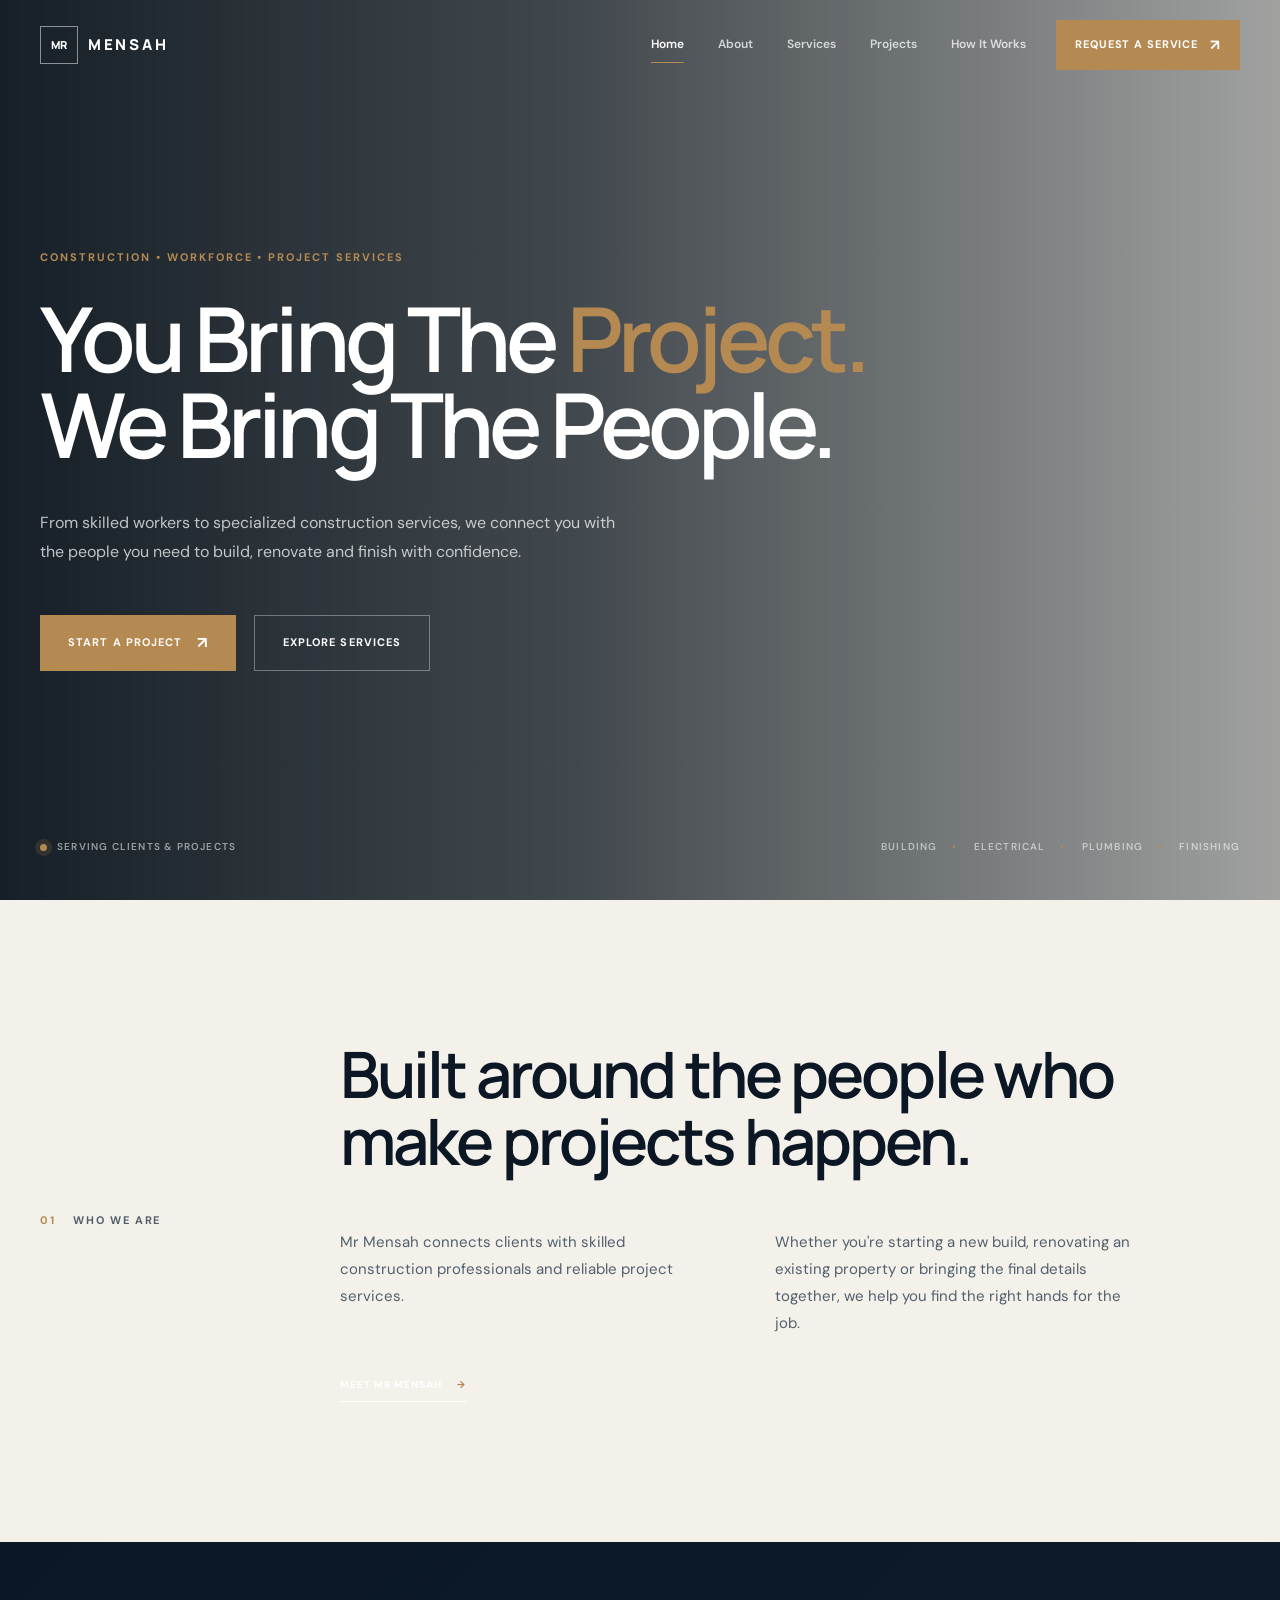
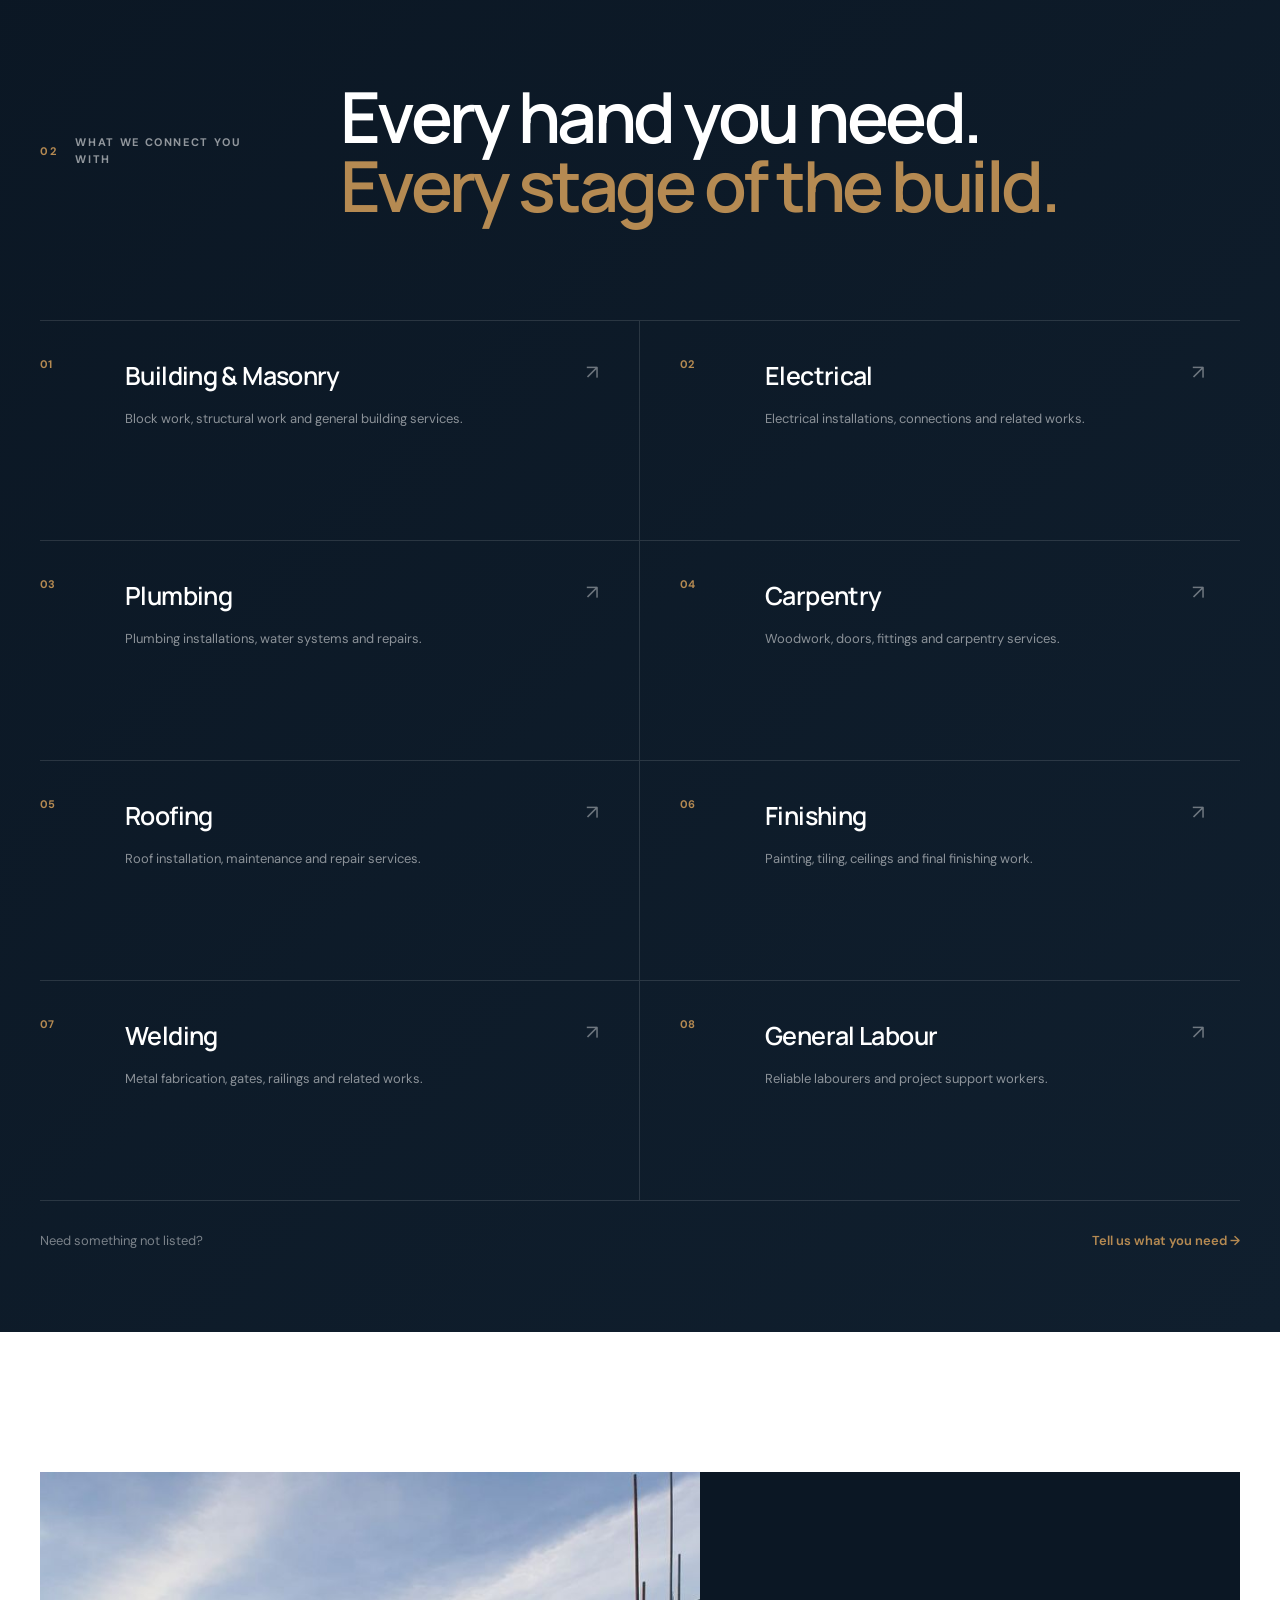
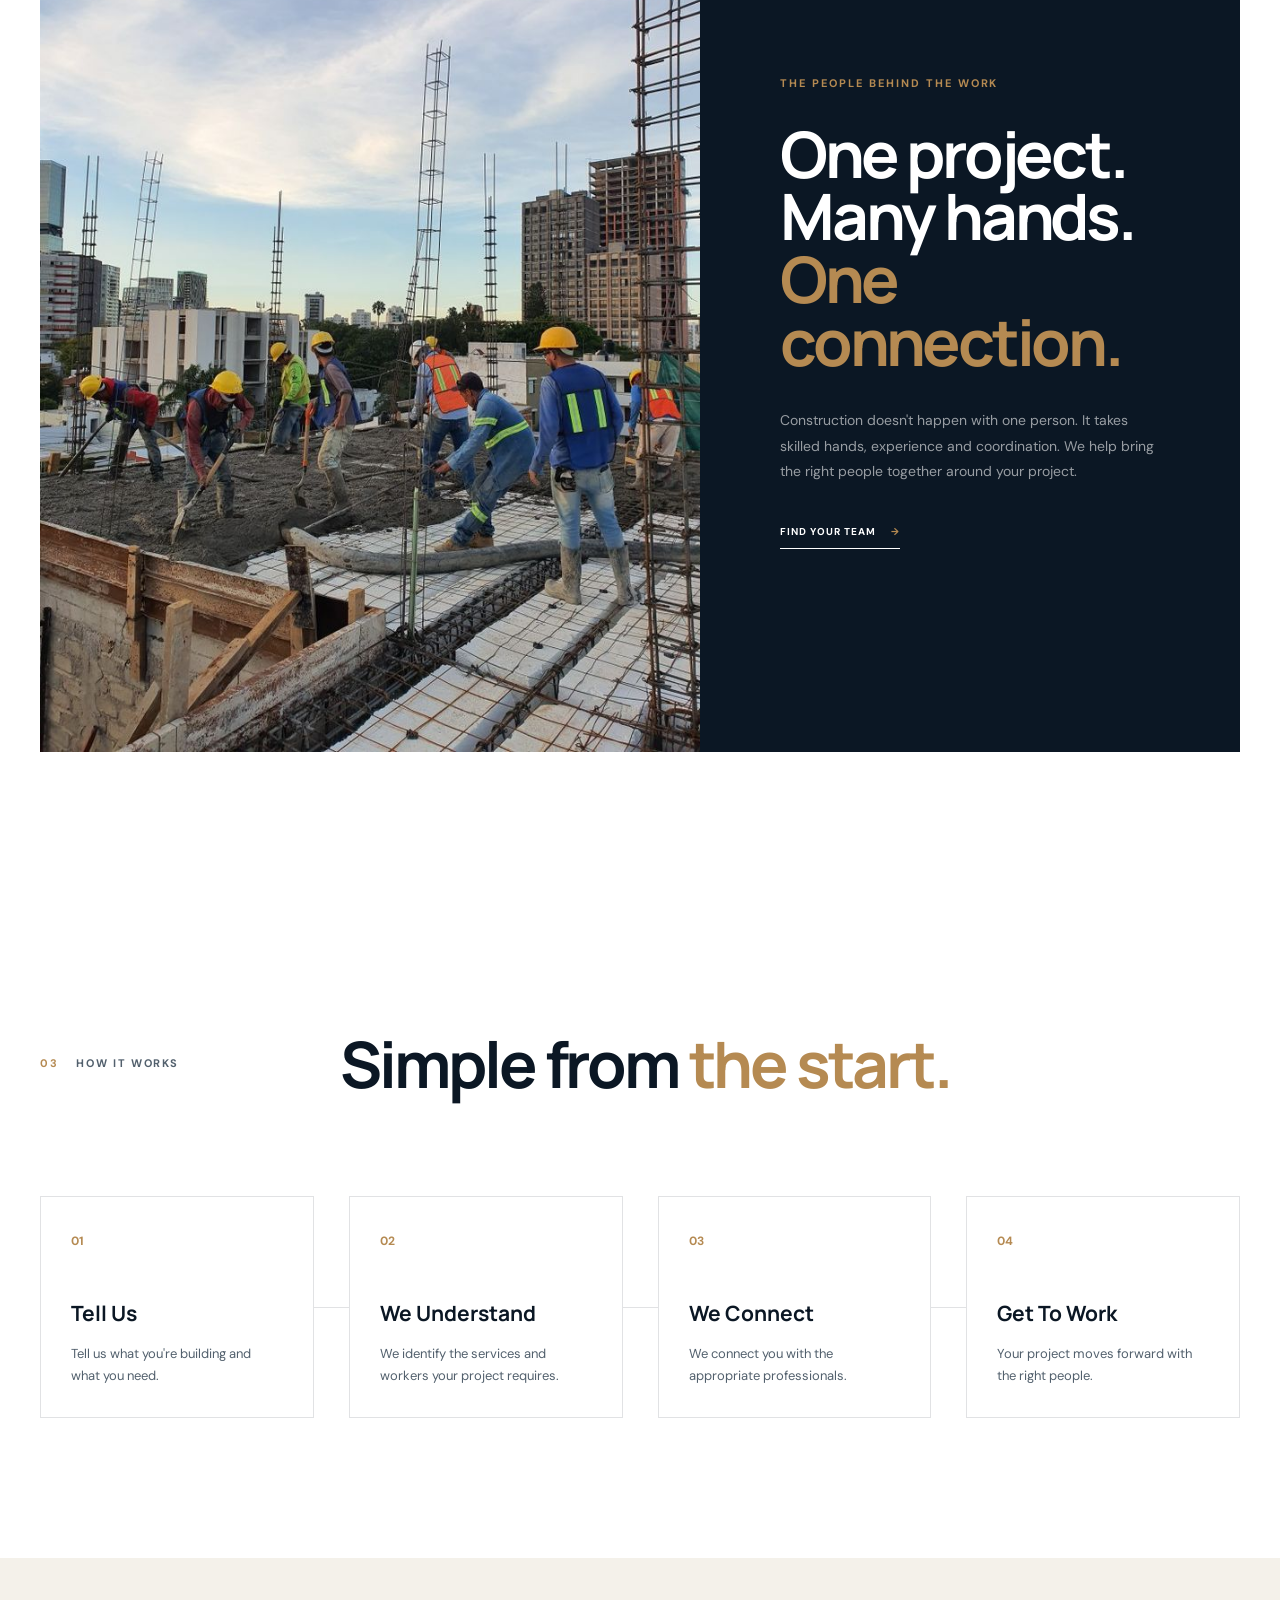
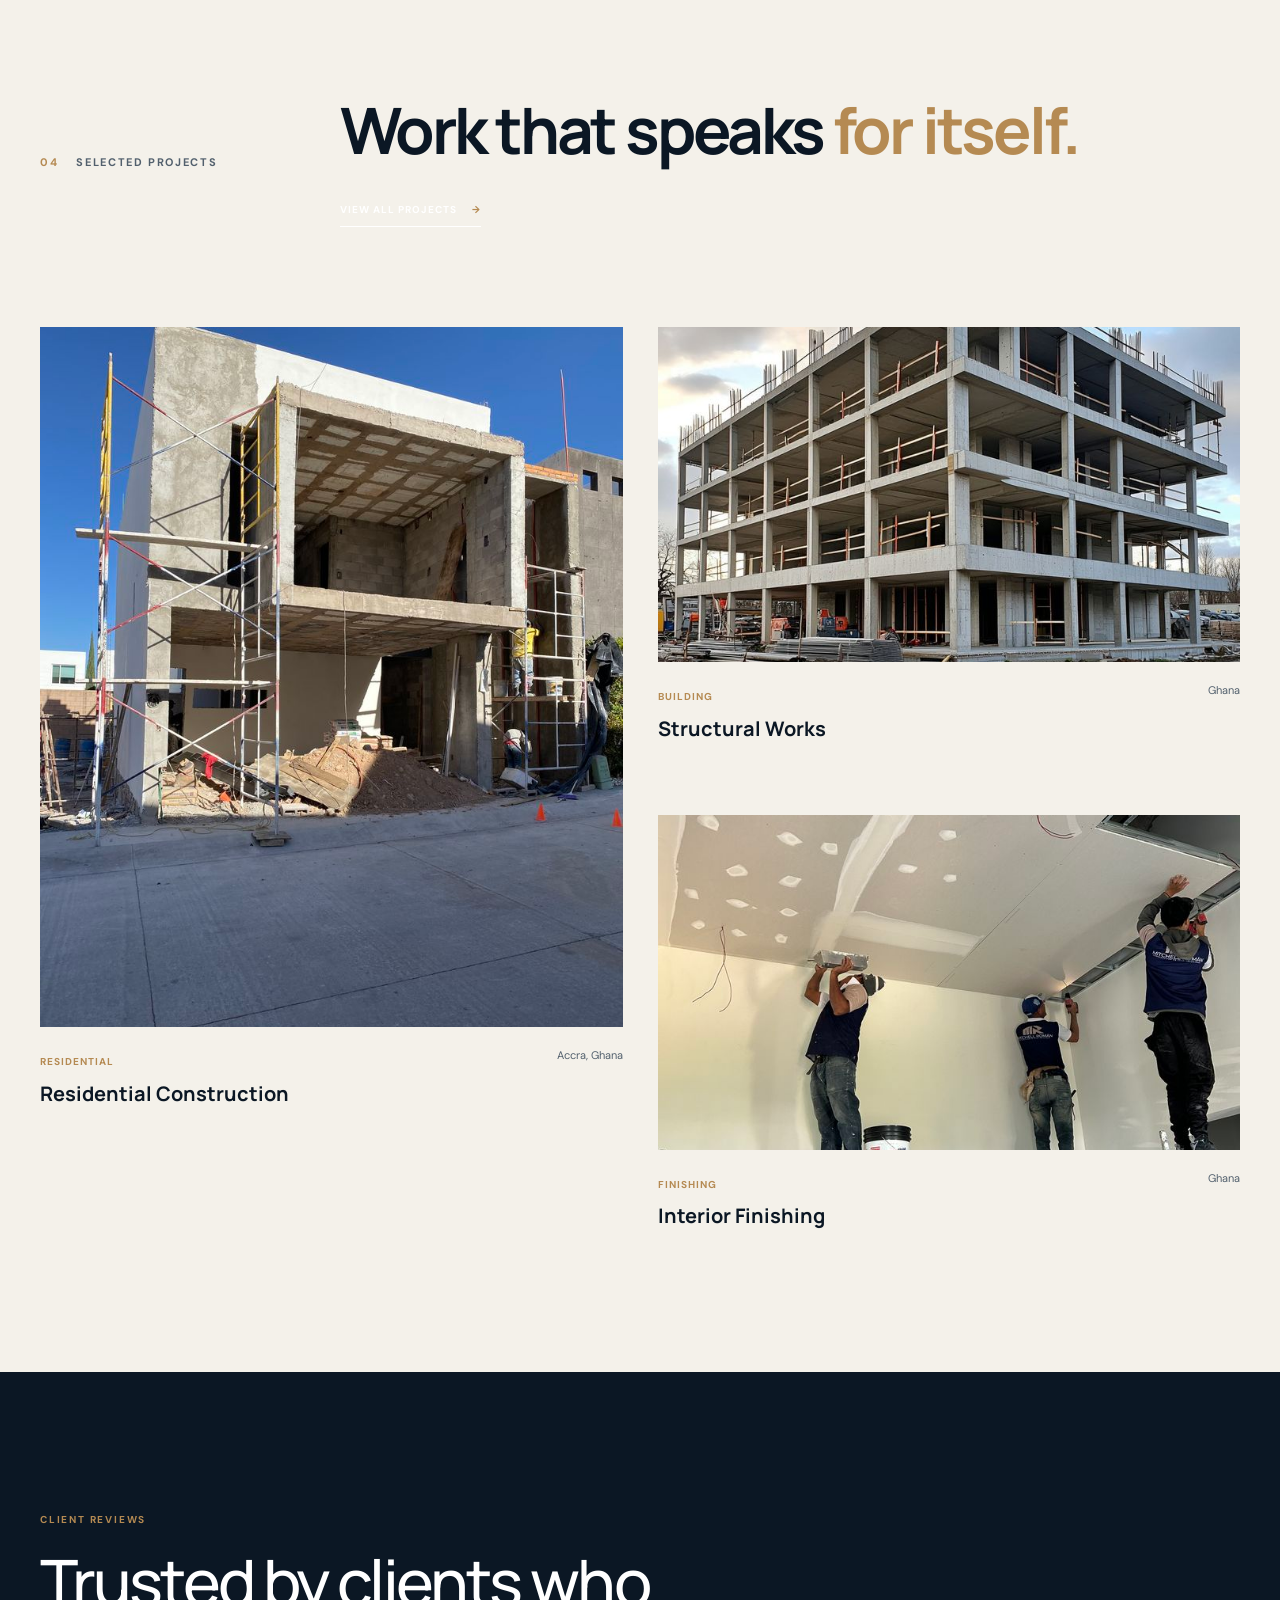
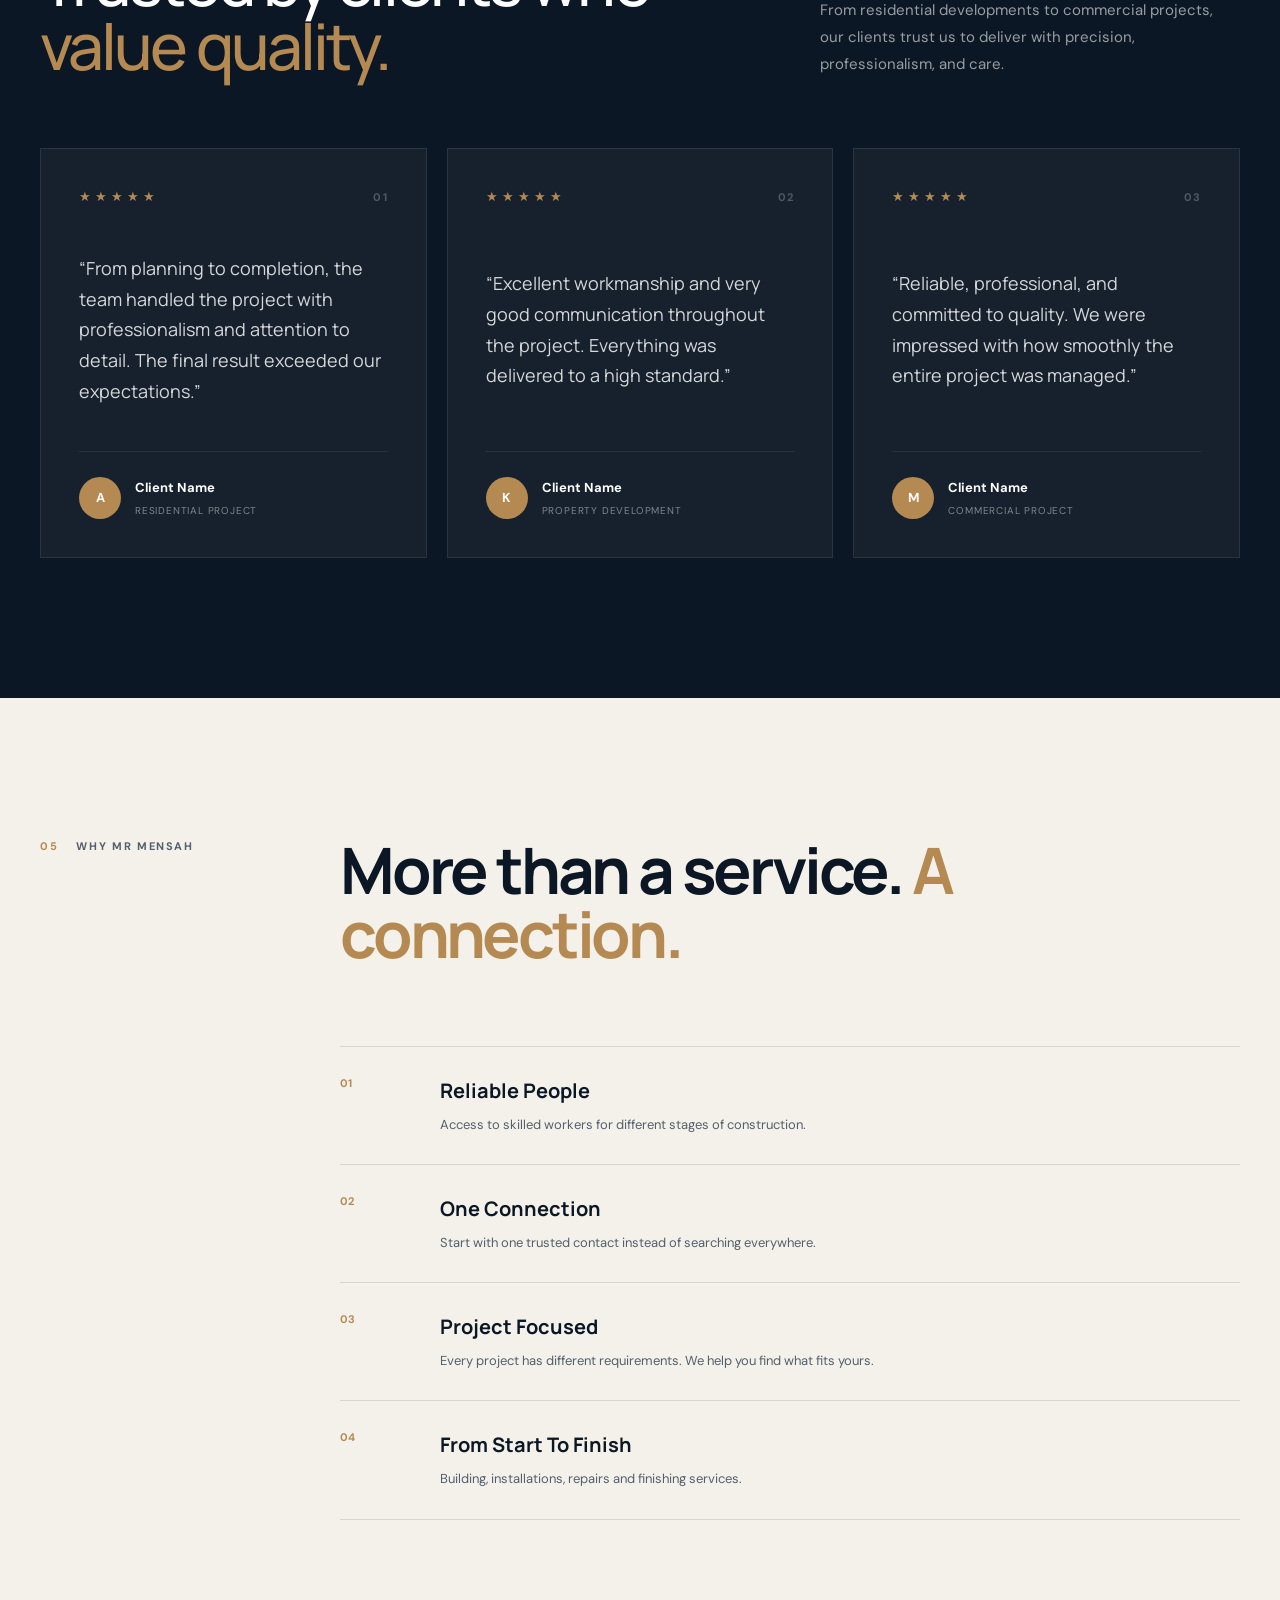
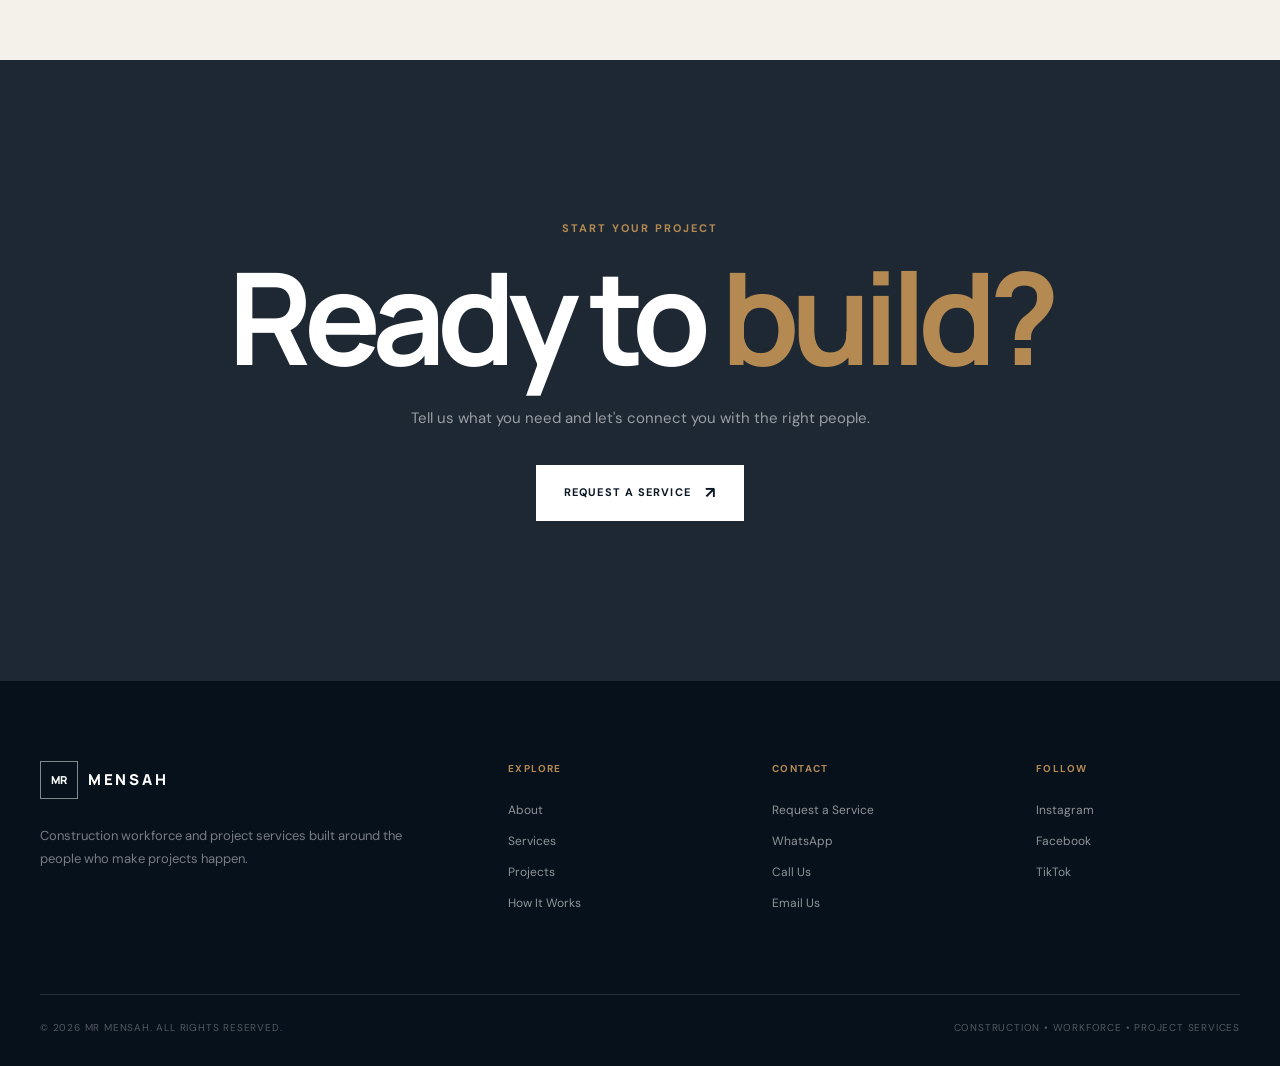
==== index.html @ 5d21f907 "COMMIT INITIAL COMMIT" ====
<!DOCTYPE html>
<html lang="en">
<head>
    <meta charset="UTF-8">

    <meta
        name="viewport"
        content="width=device-width, initial-scale=1.0"
    >

    <meta
        name="description"
        content="Mr Mensah connects clients with skilled construction professionals and project services."
    >

    <title>Mr Mensah | Construction & Project Services</title>

    <!-- Google Fonts -->
    <link rel="preconnect" href="https://fonts.googleapis.com">
    <link rel="preconnect" href="https://fonts.gstatic.com" crossorigin>

    <link
        href="https://fonts.googleapis.com/css2?family=DM+Sans:wght@400;500;600;700&family=Manrope:wght@400;500;600;700;800&display=swap"
        rel="stylesheet"
    >

    <!-- Main CSS -->
    <link rel="stylesheet" href="style.css">
</head>

<body>

    <!-- =====================================================
         HEADER
    ====================================================== -->

    <header class="site-header" id="siteHeader">

        <div class="container header-container">

            <a href="index.html" class="logo">
                <span class="logo-main">MR</span>
                <span class="logo-name">MENSAH</span>
            </a>


            <nav class="desktop-nav" id="desktopNav">

                <a href="index.html" class="nav-link active">
                    Home
                </a>

                <a href="about.html" class="nav-link">
                    About
                </a>

                <a href="services.html" class="nav-link">
                    Services
                </a>

                <a href="projects.html" class="nav-link">
                    Projects
                </a>

                <a href="how-it-works.html" class="nav-link">
                    How It Works
                </a>

            </nav>


            <a
                href="contact.html"
                class="header-cta"
            >
                Request a Service
                <span>↗</span>
            </a>


            <button
                class="menu-toggle"
                id="menuToggle"
                aria-label="Open navigation menu"
                aria-expanded="false"
            >
                <span></span>
                <span></span>
            </button>

        </div>


        <!-- Mobile Navigation -->

        <div class="mobile-nav" id="mobileNav">

            <div class="mobile-nav-inner">

                <a href="index.html">
                    Home
                </a>

                <a href="about.html">
                    About
                </a>

                <a href="services.html">
                    Services
                </a>

                <a href="projects.html">
                    Projects
                </a>

                <a href="how-it-works.html">
                    How It Works
                </a>

                <a
                    href="contact.html"
                    class="mobile-nav-cta"
                >
                    Request a Service
                    <span>↗</span>
                </a>

            </div>

        </div>

    </header>



    <!-- =====================================================
         HERO
    ====================================================== -->

    <main>

        <section class="hero">

            <div class="hero-background"></div>

            <div class="hero-overlay"></div>


            <div class="container hero-container">

                <div class="hero-content">

                    <p class="eyebrow hero-eyebrow">
                        Construction • Workforce • Project Services
                    </p>


                    <h1>
                        You Bring The
                        <span>Project.</span>
                        We Bring The People.
                    </h1>


                    <p class="hero-description">
                        From skilled workers to specialized construction
                        services, we connect you with the people you need
                        to build, renovate and finish with confidence.
                    </p>


                    <div class="hero-actions">

                        <a
                            href="contact.html"
                            class="btn btn-primary"
                        >
                            Start A Project
                            <span>↗</span>
                        </a>

                        <a
                            href="services.html"
                            class="btn btn-outline"
                        >
                            Explore Services
                        </a>

                    </div>

                </div>


                <div class="hero-bottom">

                    <div class="hero-location">
                        <span class="location-dot"></span>
                        Serving clients & projects
                    </div>


                    <div class="hero-services">

                        <span>Building</span>
                        <span>Electrical</span>
                        <span>Plumbing</span>
                        <span>Finishing</span>

                    </div>

                </div>

            </div>

        </section>



        <!-- =====================================================
             INTRODUCTION
        ====================================================== -->

        <section class="intro section">

            <div class="container">

                <div class="section-grid intro-grid">

                    <div class="section-label">

                        <span class="section-number">
                            01
                        </span>

                        <span>
                            Who We Are
                        </span>

                    </div>


                    <div class="intro-content">

                        <h2>
                            Built around the people
                            who make projects happen.
                        </h2>


                        <div class="intro-bottom">

                            <p>
                                Mr Mensah connects clients with skilled
                                construction professionals and reliable
                                project services.
                            </p>

                            <p>
                                Whether you're starting a new build,
                                renovating an existing property or bringing
                                the final details together, we help you find
                                the right hands for the job.
                            </p>

                        </div>


                        <a
                            href="about.html"
                            class="text-link"
                        >
                            Meet Mr Mensah
                            <span>→</span>
                        </a>

                    </div>

                </div>

            </div>

        </section>



        <!-- =====================================================
             SERVICES
        ====================================================== -->

        <section class="services section-dark">

            <div class="container">

                <div class="services-heading">

                    <div class="section-label section-label-light">

                        <span class="section-number">
                            02
                        </span>

                        <span>
                            What We Connect You With
                        </span>

                    </div>


                    <h2>
                        Every hand you need.
                        <span>Every stage of the build.</span>
                    </h2>

                </div>


                <div class="services-grid">


                    <a
                        href="services.html"
                        class="service-card"
                    >

                        <span class="service-number">
                            01
                        </span>

                        <div>

                            <h3>
                                Building & Masonry
                            </h3>

                            <p>
                                Block work, structural work and
                                general building services.
                            </p>

                        </div>

                        <span class="service-arrow">
                            ↗
                        </span>

                    </a>


                    <a
                        href="services.html"
                        class="service-card"
                    >

                        <span class="service-number">
                            02
                        </span>

                        <div>

                            <h3>
                                Electrical
                            </h3>

                            <p>
                                Electrical installations,
                                connections and related works.
                            </p>

                        </div>

                        <span class="service-arrow">
                            ↗
                        </span>

                    </a>


                    <a
                        href="services.html"
                        class="service-card"
                    >

                        <span class="service-number">
                            03
                        </span>

                        <div>

                            <h3>
                                Plumbing
                            </h3>

                            <p>
                                Plumbing installations,
                                water systems and repairs.
                            </p>

                        </div>

                        <span class="service-arrow">
                            ↗
                        </span>

                    </a>


                    <a
                        href="services.html"
                        class="service-card"
                    >

                        <span class="service-number">
                            04
                        </span>

                        <div>

                            <h3>
                                Carpentry
                            </h3>

                            <p>
                                Woodwork, doors, fittings
                                and carpentry services.
                            </p>

                        </div>

                        <span class="service-arrow">
                            ↗
                        </span>

                    </a>


                    <a
                        href="services.html"
                        class="service-card"
                    >

                        <span class="service-number">
                            05
                        </span>

                        <div>

                            <h3>
                                Roofing
                            </h3>

                            <p>
                                Roof installation, maintenance
                                and repair services.
                            </p>

                        </div>

                        <span class="service-arrow">
                            ↗
                        </span>

                    </a>


                    <a
                        href="services.html"
                        class="service-card"
                    >

                        <span class="service-number">
                            06
                        </span>

                        <div>

                            <h3>
                                Finishing
                            </h3>

                            <p>
                                Painting, tiling, ceilings
                                and final finishing work.
                            </p>

                        </div>

                        <span class="service-arrow">
                            ↗
                        </span>

                    </a>


                    <a
                        href="services.html"
                        class="service-card"
                    >

                        <span class="service-number">
                            07
                        </span>

                        <div>

                            <h3>
                                Welding
                            </h3>

                            <p>
                                Metal fabrication, gates,
                                railings and related works.
                            </p>

                        </div>

                        <span class="service-arrow">
                            ↗
                        </span>

                    </a>


                    <a
                        href="services.html"
                        class="service-card"
                    >

                        <span class="service-number">
                            08
                        </span>

                        <div>

                            <h3>
                                General Labour
                            </h3>

                            <p>
                                Reliable labourers and
                                project support workers.
                            </p>

                        </div>

                        <span class="service-arrow">
                            ↗
                        </span>

                    </a>

                </div>


                <div class="services-footer">

                    <p>
                        Need something not listed?
                    </p>

                    <a href="contact.html">
                        Tell us what you need →
                    </a>

                </div>

            </div>

        </section>



        <!-- =====================================================
             WORKFORCE STATEMENT
        ====================================================== -->

        <section class="statement section">

            <div class="container">

                <div class="statement-wrapper">

                    <div class="statement-image">

                        <img
                            src="img/construction.jpg"
                            alt="Construction workers working on a project"
                        >

                    </div>


                    <div class="statement-content">

                        <p class="eyebrow">
                            The People Behind The Work
                        </p>


                        <h2>
                            One project.
                            <br>
                            Many hands.
                            <br>
                            <span>One connection.</span>
                        </h2>


                        <p>
                            Construction doesn't happen with one person.
                            It takes skilled hands, experience and
                            coordination. We help bring the right people
                            together around your project.
                        </p>


                        <a
                            href="contact.html"
                            class="text-link"
                        >
                            Find Your Team
                            <span>→</span>
                        </a>

                    </div>

                </div>

            </div>

        </section>



        <!-- =====================================================
             HOW IT WORKS
        ====================================================== -->

        <section class="how-it-works section-light">

            <div class="container">

                <div class="how-heading">

                    <div class="section-label">

                        <span class="section-number">
                            03
                        </span>

                        <span>
                            How It Works
                        </span>

                    </div>


                    <h2>
                        Simple from
                        <span>the start.</span>
                    </h2>

                </div>


                <div class="process-grid">


                    <div class="process-item">

                        <span class="process-number">
                            01
                        </span>

                        <h3>
                            Tell Us
                        </h3>

                        <p>
                            Tell us what you're building
                            and what you need.
                        </p>

                    </div>


                    <div class="process-line"></div>


                    <div class="process-item">

                        <span class="process-number">
                            02
                        </span>

                        <h3>
                            We Understand
                        </h3>

                        <p>
                            We identify the services and
                            workers your project requires.
                        </p>

                    </div>


                    <div class="process-line"></div>


                    <div class="process-item">

                        <span class="process-number">
                            03
                        </span>

                        <h3>
                            We Connect
                        </h3>

                        <p>
                            We connect you with the
                            appropriate professionals.
                        </p>

                    </div>


                    <div class="process-line"></div>


                    <div class="process-item">

                        <span class="process-number">
                            04
                        </span>

                        <h3>
                            Get To Work
                        </h3>

                        <p>
                            Your project moves forward
                            with the right people.
                        </p>

                    </div>

                </div>

            </div>

        </section>



        <!-- =====================================================
             PROJECTS
        ====================================================== -->

        <section class="projects section">

            <div class="container">

                <div class="projects-heading">

                    <div class="section-label">

                        <span class="section-number">
                            04
                        </span>

                        <span>
                            Selected Projects
                        </span>

                    </div>


                    <div>

                        <h2>
                            Work that speaks
                            <span>for itself.</span>
                        </h2>

                        <a
                            href="projects.html"
                            class="text-link"
                        >
                            View All Projects
                            <span>→</span>
                        </a>

                    </div>

                </div>


                <div class="projects-grid">


                    <article class="project project-large">

                        <a href="projects.html">

                            <div class="project-image">

                                <img
                                    src="img/residential construction.jpg"
                                    alt="Residential construction project"
                                >

                                <span class="project-view">
                                    View Project ↗
                                </span>

                            </div>


                            <div class="project-info">

                                <div>

                                    <span class="project-category">
                                        Residential
                                    </span>

                                    <h3>
                                        Residential Construction
                                    </h3>

                                </div>

                                <span>
                                    Accra, Ghana
                                </span>

                            </div>

                        </a>

                    </article>


                    <article class="project project-small">

                        <a href="projects.html">

                            <div class="project-image">

                                <img
                                    src="img/structural.jpg"
                                    alt="Building project"
                                >

                                <span class="project-view">
                                    View Project ↗
                                </span>

                            </div>


                            <div class="project-info">

                                <div>

                                    <span class="project-category">
                                        Building
                                    </span>

                                    <h3>
                                        Structural Works
                                    </h3>

                                </div>

                                <span>
                                    Ghana
                                </span>

                            </div>

                        </a>

                    </article>


                    <article class="project project-small">

                        <a href="projects.html">

                            <div class="project-image">

                                <img
                                    src="img/interior finish.jpg"
                                    alt="Construction finishing project"
                                >

                                <span class="project-view">
                                    View Project ↗
                                </span>

                            </div>


                            <div class="project-info">

                                <div>

                                    <span class="project-category">
                                        Finishing
                                    </span>

                                    <h3>
                                        Interior Finishing
                                    </h3>

                                </div>

                                <span>
                                    Ghana
                                </span>

                            </div>

                        </a>

                    </article>

                </div>

            </div>

        </section>

<!-- =========================================================
     CLIENT REVIEWS
========================================================= -->

<section class="reviews-section">

    <div class="container">

        <!-- SECTION HEADER -->
        <div class="reviews-header">

            <div>
                <p class="section-eyebrow">
                    CLIENT REVIEWS
                </p>

                <h2>
                    Trusted by clients who
                    <span>value quality.</span>
                </h2>
            </div>

            <p class="reviews-intro">
                From residential developments to commercial
                projects, our clients trust us to deliver
                with precision, professionalism, and care.
            </p>

        </div>


        <!-- REVIEWS GRID -->
        <div class="reviews-grid">


            <!-- REVIEW 1 -->
            <article class="review-card">

                <div class="review-top">

                    <div class="review-stars">
                        ★★★★★
                    </div>

                    <span class="review-number">
                        01
                    </span>

                </div>


                <blockquote>
                    “From planning to completion, the team
                    handled the project with professionalism
                    and attention to detail. The final result
                    exceeded our expectations.”
                </blockquote>


                <div class="review-client">

                    <div class="client-avatar">
                        A
                    </div>

                    <div>
                        <h4>
                            Client Name
                        </h4>

                        <p>
                            Residential Project
                        </p>
                    </div>

                </div>

            </article>


            <!-- REVIEW 2 -->
            <article class="review-card">

                <div class="review-top">

                    <div class="review-stars">
                        ★★★★★
                    </div>

                    <span class="review-number">
                        02
                    </span>

                </div>


                <blockquote>
                    “Excellent workmanship and very good
                    communication throughout the project.
                    Everything was delivered to a high
                    standard.”
                </blockquote>


                <div class="review-client">

                    <div class="client-avatar">
                        K
                    </div>

                    <div>
                        <h4>
                            Client Name
                        </h4>

                        <p>
                            Property Development
                        </p>
                    </div>

                </div>

            </article>


            <!-- REVIEW 3 -->
            <article class="review-card">

                <div class="review-top">

                    <div class="review-stars">
                        ★★★★★
                    </div>

                    <span class="review-number">
                        03
                    </span>

                </div>


                <blockquote>
                    “Reliable, professional, and committed
                    to quality. We were impressed with how
                    smoothly the entire project was managed.”
                </blockquote>


                <div class="review-client">

                    <div class="client-avatar">
                        M
                    </div>

                    <div>
                        <h4>
                            Client Name
                        </h4>

                        <p>
                            Commercial Project
                        </p>
                    </div>

                </div>

            </article>


        </div>

    </div>

</section>

        <!-- =====================================================
             WHY MR MENSAH
        ====================================================== -->

        <section class="why-us section-cream">

            <div class="container">

                <div class="section-grid why-grid">

                    <div class="section-label">

                        <span class="section-number">
                            05
                        </span>

                        <span>
                            Why Mr Mensah
                        </span>

                    </div>


                    <div>

                        <h2>
                            More than a service.
                            <span>A connection.</span>
                        </h2>


                        <div class="why-list">


                            <div class="why-item">

                                <span>
                                    01
                                </span>

                                <div>

                                    <h3>
                                        Reliable People
                                    </h3>

                                    <p>
                                        Access to skilled workers for
                                        different stages of construction.
                                    </p>

                                </div>

                            </div>


                            <div class="why-item">

                                <span>
                                    02
                                </span>

                                <div>

                                    <h3>
                                        One Connection
                                    </h3>

                                    <p>
                                        Start with one trusted contact
                                        instead of searching everywhere.
                                    </p>

                                </div>

                            </div>


                            <div class="why-item">

                                <span>
                                    03
                                </span>

                                <div>

                                    <h3>
                                        Project Focused
                                    </h3>

                                    <p>
                                        Every project has different
                                        requirements. We help you find
                                        what fits yours.
                                    </p>

                                </div>

                            </div>


                            <div class="why-item">

                                <span>
                                    04
                                </span>

                                <div>

                                    <h3>
                                        From Start To Finish
                                    </h3>

                                    <p>
                                        Building, installations, repairs
                                        and finishing services.
                                    </p>

                                </div>

                            </div>


                        </div>

                    </div>

                </div>

            </div>

        </section>



        <!-- =====================================================
             FINAL CTA
        ====================================================== -->

        <section class="final-cta">

            <div class="container">

                <div class="final-cta-content">

                    <p class="eyebrow">
                        Start Your Project
                    </p>


                    <h2>
                        Ready to
                        <span>build?</span>
                    </h2>


                    <p>
                        Tell us what you need and let's connect
                        you with the right people.
                    </p>


                    <a
                        href="contact.html"
                        class="btn btn-light"
                    >
                        Request A Service
                        <span>↗</span>
                    </a>

                </div>

            </div>

        </section>

    </main>



    <!-- =====================================================
         FOOTER
    ====================================================== -->

    <footer class="site-footer">

        <div class="container">

            <div class="footer-main">


                <div class="footer-brand">

                    <a
                        href="index.html"
                        class="logo footer-logo"
                    >
                        <span class="logo-main">
                            MR
                        </span>

                        <span class="logo-name">
                            MENSAH
                        </span>
                    </a>


                    <p>
                        Construction workforce and project
                        services built around the people who
                        make projects happen.
                    </p>

                </div>


                <div class="footer-column">

                    <h4>
                        Explore
                    </h4>

                    <a href="about.html">
                        About
                    </a>

                    <a href="services.html">
                        Services
                    </a>

                    <a href="projects.html">
                        Projects
                    </a>

                    <a href="how-it-works.html">
                        How It Works
                    </a>

                </div>


                <div class="footer-column">

                    <h4>
                        Contact
                    </h4>

                    <a href="contact.html">
                        Request a Service
                    </a>

                    <a href="https:wa.me//233243970739">
                        WhatsApp
                    </a>

                    <a href="0243970739">
                        Call Us
                    </a>

                    <a href="#">
                        Email Us
                    </a>

                </div>


                <div class="footer-column">

                    <h4>
                        Follow
                    </h4>

                    <a href="#">
                        Instagram
                    </a>

                    <a href="#">
                        Facebook
                    </a>

                    <a href="#">
                        TikTok
                    </a>

                </div>

            </div>


            <div class="footer-bottom">

                <p>
                    © 2026 Mr Mensah. All Rights Reserved.
                </p>

                <p>
                    Construction • Workforce • Project Services
                </p>

            </div>

        </div>

    </footer>



    <!-- =====================================================
         JAVASCRIPT
    ====================================================== -->

    <script src="main.js"></script>

</body>
</html>
---- style.css ----
/* =========================================================
   MR MENSAH
   CONSTRUCTION & PROJECT SERVICES
   MAIN STYLESHEET
========================================================= */


/* =========================================================
   ROOT VARIABLES
========================================================= */

:root {

    --navy: #0B1724;
    --navy-soft: #101F2E;

    --ivory: #F4F1EA;
    --white: #FFFFFF;

    --bronze: #B58A52;

    --slate: #52606D;
    --slate-light: #87929C;

    --border-dark: rgba(255, 255, 255, 0.12);
    --border-light: rgba(11, 23, 36, 0.12);

    --container: 1280px;

    --transition: 0.35s ease;
}


/* =========================================================
   RESET
========================================================= */

* {
    margin: 0;
    padding: 0;
    box-sizing: border-box;
}


html {
    scroll-behavior: smooth;
}


body {
    font-family: "DM Sans", sans-serif;
    color: var(--navy);
    background: var(--ivory);
    line-height: 1.6;
    overflow-x: hidden;
}


img {
    width: 100%;
    display: block;
}


a {
    color: inherit;
    text-decoration: none;
}


button,
input,
textarea,
select {
    font: inherit;
}


button {
    border: none;
    background: none;
    cursor: pointer;
}


/* =========================================================
   GLOBAL
========================================================= */

.container {
    width: min(
        calc(100% - 80px),
        var(--container)
    );

    margin: 0 auto;
}


.section {
    padding: 140px 0;
}


.section-light {
    background: var(--white);
}


.section-cream {
    background: var(--ivory);
}


.section-dark {
    background: var(--navy);
    color: var(--white);
}


.eyebrow {
    font-size: 11px;
    font-weight: 700;
    letter-spacing: 0.18em;
    text-transform: uppercase;
}


.section-label {
    display: flex;
    align-items: center;
    gap: 18px;

    color: var(--slate);

    font-size: 11px;
    font-weight: 700;
    letter-spacing: 0.15em;
    text-transform: uppercase;
}


.section-label-light {
    color: rgba(255, 255, 255, 0.55);
}


.section-number {
    color: var(--bronze);
}


.text-link {
    display: inline-flex;
    align-items: center;
    gap: 12px;

    margin-top: 35px;

    font-size: 13px;
    font-weight: 700;
    text-transform: uppercase;
    letter-spacing: 0.08em;

    border-bottom: 1px solid currentColor;
    padding-bottom: 8px;

    transition: var(--transition);
}


.text-link span {
    transition: transform var(--transition);
}


.text-link:hover {
    color: var(--bronze);
}


.text-link:hover span {
    transform: translateX(5px);
}


/* =========================================================
   HEADER
========================================================= */

.site-header {
    position: fixed;
    top: 0;
    left: 0;

    width: 100%;

    z-index: 1000;

    color: var(--white);

    transition:
        background var(--transition),
        padding var(--transition),
        box-shadow var(--transition);
}


.site-header.scrolled {
    background: rgba(11, 23, 36, 0.96);

    backdrop-filter: blur(14px);

    box-shadow:
        0 10px 40px rgba(0, 0, 0, 0.15);
}


.header-container {
    height: 90px;

    display: flex;
    align-items: center;
    justify-content: space-between;

    gap: 30px;
}


/* =========================================================
   LOGO
========================================================= */

.logo {
    display: flex;
    align-items: center;
    gap: 10px;

    flex-shrink: 0;
}


.logo-main {
    display: grid;
    place-items: center;

    width: 38px;
    height: 38px;

    border: 1px solid rgba(255, 255, 255, 0.5);

    font-family: "Manrope", sans-serif;
    font-size: 11px;
    font-weight: 800;
    letter-spacing: 0.04em;
}


.logo-name {
    font-family: "Manrope", sans-serif;
    font-size: 15px;
    font-weight: 800;
    letter-spacing: 0.18em;
}


/* =========================================================
   DESKTOP NAV
========================================================= */

.desktop-nav {
    display: flex;
    align-items: center;
    gap: 34px;

    margin-left: auto;
}


.nav-link {
    position: relative;

    font-size: 12px;
    font-weight: 600;

    color: rgba(255, 255, 255, 0.75);

    transition: var(--transition);
}


.nav-link::after {
    content: "";

    position: absolute;

    left: 0;
    bottom: -8px;

    width: 0;
    height: 1px;

    background: var(--bronze);

    transition: width var(--transition);
}


.nav-link:hover,
.nav-link.active {
    color: var(--white);
}


.nav-link:hover::after,
.nav-link.active::after {
    width: 100%;
}


/* =========================================================
   HEADER CTA
========================================================= */

.header-cta {
    display: inline-flex;
    align-items: center;
    gap: 12px;

    padding: 13px 19px;

    background: var(--bronze);

    color: var(--white);

    font-size: 11px;
    font-weight: 700;

    letter-spacing: 0.08em;
    text-transform: uppercase;

    transition: var(--transition);
}


.header-cta span {
    font-size: 15px;
}


.header-cta:hover {
    background: var(--white);
    color: var(--navy);
}


/* =========================================================
   MOBILE MENU BUTTON
========================================================= */

.menu-toggle {
    display: none;

    width: 42px;
    height: 42px;

    border: 1px solid rgba(255, 255, 255, 0.3);

    align-items: center;
    justify-content: center;

    flex-direction: column;

    gap: 6px;
}


.menu-toggle span {
    width: 18px;
    height: 1px;

    background: var(--white);

    transition: var(--transition);
}


.menu-toggle.active span:first-child {
    transform: rotate(45deg) translate(2px, 3px);
}


.menu-toggle.active span:last-child {
    transform: rotate(-45deg) translate(2px, -3px);
}


/* =========================================================
   MOBILE NAV
========================================================= */

.mobile-nav {
    display: none;
}


/* =========================================================
   HERO
========================================================= */

.hero {
    position: relative;

    min-height: 100svh;

    display: flex;
    align-items: center;

    color: var(--white);

    overflow: hidden;
}


.hero-background {
    position: absolute;
    inset: 0;

    background-image:
        url("../images/hero/hero.jpg");

    background-size: cover;
    background-position: center;

    transform: scale(1.03);

    animation: heroZoom 12s ease-out forwards;
}


@keyframes heroZoom {

    from {
        transform: scale(1.08);
    }

    to {
        transform: scale(1.03);
    }

}


/* =========================================================
   HERO
========================================================= */

.hero-overlay {
    position: absolute;
    inset: 0;

    background:
        linear-gradient(
            90deg,
            rgba(5, 15, 24, 0.93) 0%,
            rgba(5, 15, 24, 0.75) 45%,
            rgba(5, 15, 24, 0.35) 100%
        );
}


/* =========================================================
   HERO CONTAINER
========================================================= */

.hero-container {
    position: relative;
    z-index: 2;

    min-height: 100svh;

    display: flex;
    flex-direction: column;
    justify-content: center;
}


/* =========================================================
   HERO CONTENT
========================================================= */

.hero-content {
    max-width: 900px;

    padding-top: 120px;
    padding-bottom: 100px;
}


/* =========================================================
   HERO EYEBROW
========================================================= */

.hero-eyebrow {
    margin-bottom: 28px;

    color: var(--bronze);
}


/* =========================================================
   HERO HEADING
========================================================= */

.hero h1 {
    max-width: 900px;

    font-family: "Manrope", sans-serif;

    font-size: clamp(
        55px,
        7vw,
        105px
    );

    font-weight: 600;

    line-height: 0.96;

    letter-spacing: -0.055em;
}


.hero h1 span {
    color: var(--bronze);
}


/* =========================================================
   HERO DESCRIPTION
========================================================= */

.hero-description {
    max-width: 580px;

    margin-top: 42px;

    color: rgba(255, 255, 255, 0.72);

    font-size: 16px;

    line-height: 1.8;
}


/* =========================================================
   HERO ACTIONS
========================================================= */

.hero-actions {
    display: flex;
    flex-wrap: wrap;

    gap: 18px;

    margin-top: 48px;
}


/* =========================================================
   BUTTONS
========================================================= */

.btn {
    display: inline-flex;

    align-items: center;
    justify-content: center;

    gap: 14px;

    min-height: 56px;

    padding: 0 28px;

    font-size: 11px;

    font-weight: 700;

    letter-spacing: 0.1em;

    text-transform: uppercase;

    transition: var(--transition);
}


.btn span {
    font-size: 16px;
}


/* =========================================================
   PRIMARY BUTTON
========================================================= */

.btn-primary {
    background: var(--bronze);

    color: var(--white);
}


.btn-primary:hover {
    background: var(--white);

    color: var(--navy);
}


/* =========================================================
   OUTLINE BUTTON
========================================================= */

.btn-outline {
    border: 1px solid rgba(255, 255, 255, 0.35);

    color: var(--white);
}


.btn-outline:hover {
    background: var(--white);

    color: var(--navy);

    border-color: var(--white);
}


/* =========================================================
   LIGHT BUTTON
========================================================= */

.btn-light {
    background: var(--white);

    color: var(--navy);
}


.btn-light:hover {
    background: var(--bronze);

    color: var(--white);
}


/* =========================================================
   HERO BOTTOM
========================================================= */

.hero-bottom {
    position: absolute;

    bottom: 45px;

    left: 0;

    width: 100%;

    display: flex;

    justify-content: space-between;

    align-items: center;

    color: rgba(255, 255, 255, 0.55);

    font-size: 10px;

    font-weight: 600;

    letter-spacing: 0.12em;

    text-transform: uppercase;
}


/* =========================================================
   HERO LOCATION
========================================================= */

.hero-location {
    display: flex;

    align-items: center;

    gap: 10px;
}


.location-dot {
    width: 7px;

    height: 7px;

    border-radius: 50%;

    background: var(--bronze);

    box-shadow:
        0 0 0 5px rgba(181, 138, 82, 0.15);
}


/* =========================================================
   HERO SERVICES
========================================================= */

.hero-services {
    display: flex;

    gap: 36px;
}


.hero-services span {
    position: relative;
}


.hero-services span:not(:last-child)::after {
    content: "•";

    position: absolute;

    right: -20px;

    color: var(--bronze);
}


/* =========================================================
   MOBILE HERO
========================================================= */

@media (max-width: 768px) {

    .hero-container {
        min-height: 100svh;
    }


    .hero-content {
        padding-top: 100px;

        padding-bottom: 130px;
    }


    .hero h1 {
        font-size: clamp(
            48px,
            14vw,
            72px
        );

        line-height: 0.98;
    }


    .hero-description {
        margin-top: 30px;

        font-size: 15px;

        line-height: 1.7;
    }


    .hero-actions {
        margin-top: 35px;

        gap: 12px;
    }


    .btn {
        min-height: 52px;

        padding: 0 22px;
    }


    .hero-bottom {
        bottom: 25px;

        align-items: flex-end;

        gap: 20px;
    }


    .hero-services {
        gap: 18px;

        flex-wrap: wrap;

        justify-content: flex-end;
    }

}


/* =========================================================
   SMALL MOBILE
========================================================= */

@media (max-width: 480px) {

    .hero-content {
        padding-top: 90px;

        padding-bottom: 150px;
    }


    .hero h1 {
        font-size: 48px;
    }


    .hero-actions {
        flex-direction: column;

        align-items: flex-start;
    }


    .btn {
        width: 100%;
    }


    .hero-bottom {
        flex-direction: column;

        align-items: flex-start;

        bottom: 20px;
    }


    .hero-services {
        justify-content: flex-start;
    }

}


/* =========================================================
   INTRODUCTION
========================================================= */

.intro {
    background: var(--ivory);
}


.section-grid {
    display: grid;

    grid-template-columns:
        220px
        minmax(0, 1fr);

    gap: 80px;
}


.intro-content {
    max-width: 950px;
}


.intro-content h2 {
    max-width: 900px;

    font-family: "Manrope", sans-serif;

    font-size: clamp(
        42px,
        5vw,
        72px
    );

    line-height: 1.05;

    letter-spacing: -0.045em;

    font-weight: 600;
}


.intro-bottom {
    display: grid;

    grid-template-columns:
        1fr
        1fr;

    gap: 70px;

    max-width: 800px;

    margin-top: 55px;

    color: var(--slate);

    font-size: 15px;

    line-height: 1.8;
}


/* =========================================================
   SERVICES
========================================================= */

.services {
    padding: 140px 0 80px;

    background:
        linear-gradient(
            135deg,
            var(--navy),
            var(--navy-soft)
        );
}


.services-heading {
    display: grid;

    grid-template-columns:
        220px
        1fr;

    gap: 80px;
}


.services-heading h2 {
    max-width: 900px;

    font-family: "Manrope", sans-serif;

    font-size: clamp(
        45px,
        5.5vw,
        78px
    );

    line-height: 0.98;

    letter-spacing: -0.05em;

    font-weight: 600;
}


.services-heading h2 span {
    display: block;

    color: var(--bronze);
}


.services-grid {
    display: grid;

    grid-template-columns:
        repeat(2, 1fr);

    margin-top: 100px;

    border-top: 1px solid var(--border-dark);
}


.service-card {
    position: relative;

    min-height: 220px;

    padding: 35px 35px 35px 0;

    display: grid;

    grid-template-columns:
        60px
        1fr
        auto;

    gap: 25px;

    align-items: start;

    border-bottom: 1px solid var(--border-dark);

    transition: var(--transition);
}


.service-card:nth-child(odd) {
    border-right: 1px solid var(--border-dark);

    padding-right: 40px;
}


.service-card:nth-child(even) {
    padding-left: 40px;
}


.service-card:hover {
    background: rgba(255, 255, 255, 0.035);
}


.service-number {
    color: var(--bronze);

    font-size: 11px;
    font-weight: 700;
}


.service-card h3 {
    font-family: "Manrope", sans-serif;

    font-size: 25px;

    font-weight: 600;

    letter-spacing: -0.025em;
}


.service-card p {
    max-width: 360px;

    margin-top: 12px;

    color: rgba(255, 255, 255, 0.52);

    font-size: 13px;

    line-height: 1.7;
}


.service-arrow {
    color: rgba(255, 255, 255, 0.4);

    font-size: 20px;

    transition: var(--transition);
}


.service-card:hover .service-arrow {
    color: var(--bronze);

    transform: translate(5px, -5px);
}


.services-footer {
    display: flex;
    justify-content: space-between;

    padding-top: 30px;

    color: rgba(255, 255, 255, 0.45);

    font-size: 13px;
}


.services-footer a {
    color: var(--bronze);

    font-weight: 600;
}


.services-footer a:hover {
    text-decoration: underline;
}


/* =========================================================
   WORKFORCE STATEMENT
========================================================= */

.statement {
    background: var(--white);
}


.statement-wrapper {
    display: grid;

    grid-template-columns:
        1.1fr
        0.9fr;

    min-height: 700px;
}


.statement-image {
    overflow: hidden;
}


.statement-image img {
    width: 100%;
    height: 100%;

    object-fit: cover;

    transition:
        transform 0.8s ease;
}


.statement-wrapper:hover .statement-image img {
    transform: scale(1.03);
}


.statement-content {
    display: flex;
    flex-direction: column;
    justify-content: center;

    padding: 80px;

    background: var(--navy);

    color: var(--white);
}


.statement-content .eyebrow {
    color: var(--bronze);

    margin-bottom: 30px;
}


.statement-content h2 {
    font-family: "Manrope", sans-serif;

    font-size: clamp(
        45px,
        5vw,
        72px
    );

    line-height: 0.98;

    letter-spacing: -0.05em;
}


.statement-content h2 span {
    color: var(--bronze);
}


.statement-content > p:not(.eyebrow) {
    max-width: 440px;

    margin-top: 35px;

    color: rgba(255, 255, 255, 0.58);

    font-size: 14px;

    line-height: 1.8;
}


.statement-content .text-link {
    align-self: flex-start;

    color: var(--white);
}


/* =========================================================
   HOW IT WORKS
========================================================= */

.how-it-works {
    padding: 140px 0;

    background: var(--white);
}


.how-heading {
    display: grid;

    grid-template-columns:
        220px
        1fr;

    gap: 80px;
}


.how-heading h2 {
    font-family: "Manrope", sans-serif;

    font-size: clamp(
        45px,
        5vw,
        70px
    );

    line-height: 1;

    letter-spacing: -0.05em;
}


.how-heading h2 span {
    color: var(--bronze);
}


.process-grid {
    display: grid;

    grid-template-columns:
        1fr
        35px
        1fr
        35px
        1fr
        35px
        1fr;

    align-items: center;

    margin-top: 100px;
}


.process-item {
    min-height: 220px;

    padding: 30px;

    border: 1px solid var(--border-light);

    transition: var(--transition);
}


.process-item:hover {
    border-color: var(--bronze);

    transform: translateY(-5px);
}


.process-number {
    color: var(--bronze);

    font-size: 12px;
    font-weight: 700;
}


.process-item h3 {
    margin-top: 45px;

    font-family: "Manrope", sans-serif;

    font-size: 21px;
}


.process-item p {
    margin-top: 12px;

    color: var(--slate);

    font-size: 13px;

    line-height: 1.7;
}


.process-line {
    height: 1px;

    background: var(--border-light);
}


/* =========================================================
   PROJECTS
========================================================= */

.projects {
    background: var(--ivory);
}


.projects-heading {
    display: grid;

    grid-template-columns:
        220px
        1fr;

    gap: 80px;
}


.projects-heading h2 {
    max-width: 750px;

    font-family: "Manrope", sans-serif;

    font-size: clamp(
        45px,
        5vw,
        70px
    );

    line-height: 1;

    letter-spacing: -0.05em;
}


.projects-heading h2 span {
    color: var(--bronze);
}


.projects-grid {
    display: grid;

    grid-template-columns:
        1.35fr
        0.65fr;

    gap: 30px;

    margin-top: 80px;
}


.project-large {
    grid-row: span 2;
}


.project {
    overflow: hidden;
}


.project-image {
    position: relative;

    overflow: hidden;

    background: var(--navy);
}


.project-large .project-image {
    height: 700px;
}


.project-small .project-image {
    height: 335px;
}


.project-image img {
    width: 100%;
    height: 100%;

    object-fit: cover;

    transition:
        transform 0.8s ease;
}


.project:hover .project-image img {
    transform: scale(1.04);
}


.project-view {
    position: absolute;

    right: 20px;
    bottom: 20px;

    padding: 10px 14px;

    background: var(--white);

    color: var(--navy);

    font-size: 10px;
    font-weight: 700;

    text-transform: uppercase;
    letter-spacing: 0.08em;

    opacity: 0;

    transform: translateY(10px);

    transition: var(--transition);
}


.project:hover .project-view {
    opacity: 1;

    transform: translateY(0);
}


.project-info {
    display: flex;
    justify-content: space-between;
    gap: 20px;

    padding: 20px 0 0;
}


.project-info h3 {
    margin-top: 5px;

    font-family: "Manrope", sans-serif;

    font-size: 20px;
}


.project-info > span {
    color: var(--slate);

    font-size: 11px;
}


.project-category {
    color: var(--bronze);

    font-size: 10px;
    font-weight: 700;

    text-transform: uppercase;
    letter-spacing: 0.1em;
}


/* =========================================================
   WHY US
========================================================= */

.why-us {
    padding: 140px 0;
}


.why-grid {
    align-items: start;
}


.why-grid h2 {
    max-width: 850px;

    font-family: "Manrope", sans-serif;

    font-size: clamp(
        45px,
        5vw,
        70px
    );

    line-height: 1;

    letter-spacing: -0.05em;
}


.why-grid h2 span {
    color: var(--bronze);
}


.why-list {
    margin-top: 80px;

    border-top: 1px solid var(--border-light);
}


.why-item {
    display: grid;

    grid-template-columns:
        70px
        1fr;

    gap: 30px;

    padding: 28px 0;

    border-bottom: 1px solid var(--border-light);
}


.why-item > span {
    color: var(--bronze);

    font-size: 11px;
    font-weight: 700;
}


.why-item h3 {
    font-family: "Manrope", sans-serif;

    font-size: 20px;
}


.why-item p {
    max-width: 550px;

    margin-top: 7px;

    color: var(--slate);

    font-size: 13px;

    line-height: 1.7;
}


/* =========================================================
   FINAL CTA
========================================================= */

.final-cta {
    position: relative;

    padding: 160px 0;

    background:
        linear-gradient(
            rgba(11, 23, 36, 0.92),
            rgba(11, 23, 36, 0.92)
        ),
        url("../images/hero/cta.jpg");

    background-size: cover;
    background-position: center;

    color: var(--white);

    text-align: center;
}


.final-cta-content {
    max-width: 850px;

    margin: 0 auto;
}


.final-cta .eyebrow {
    color: var(--bronze);

    margin-bottom: 25px;
}


.final-cta h2 {
    font-family: "Manrope", sans-serif;

    font-size: clamp(
        70px,
        10vw,
        140px
    );

    line-height: 0.85;

    letter-spacing: -0.065em;
}


.final-cta h2 span {
    color: var(--bronze);
}


.final-cta-content > p:not(.eyebrow) {
    max-width: 500px;

    margin: 35px auto;

    color: rgba(255, 255, 255, 0.55);

    font-size: 15px;
}


/* =========================================================
   FOOTER
========================================================= */

.site-footer {
    padding: 80px 0 30px;

    background: #07111B;

    color: var(--white);
}


.footer-main {
    display: grid;

    grid-template-columns:
        2fr
        1fr
        1fr
        1fr;

    gap: 60px;

    padding-bottom: 80px;

    border-bottom: 1px solid var(--border-dark);
}


.footer-brand {
    max-width: 380px;
}


.footer-logo {
    margin-bottom: 25px;
}


.footer-brand p {
    color: rgba(255, 255, 255, 0.45);

    font-size: 13px;

    line-height: 1.8;
}


.footer-column {
    display: flex;
    flex-direction: column;

    align-items: flex-start;

    gap: 12px;
}


.footer-column h4 {
    margin-bottom: 12px;

    color: var(--bronze);

    font-size: 10px;
    font-weight: 700;

    text-transform: uppercase;
    letter-spacing: 0.14em;
}


.footer-column a {
    color: rgba(255, 255, 255, 0.55);

    font-size: 12px;

    transition: var(--transition);
}


.footer-column a:hover {
    color: var(--white);

    transform: translateX(4px);
}


.footer-bottom {
    display: flex;

    justify-content: space-between;

    padding-top: 25px;

    color: rgba(255, 255, 255, 0.3);

    font-size: 10px;

    text-transform: uppercase;
    letter-spacing: 0.08em;
}


/* =========================================================
   SCROLL REVEAL
========================================================= */

.reveal {
    opacity: 0;

    transform: translateY(30px);

    transition:
        opacity 0.8s ease,
        transform 0.8s ease;
}


.reveal.visible {
    opacity: 1;

    transform: translateY(0);
}


/* =========================================================
   TABLET
========================================================= */

@media (max-width: 1000px) {

    .container {
        width: min(
            calc(100% - 50px),
            var(--container)
        );
    }


    .desktop-nav,
    .header-cta {
        display: none;
    }


    .menu-toggle {
        display: flex;
    }


    .mobile-nav {
        display: block;

        position: absolute;

        top: 90px;
        left: 0;

        width: 100%;

        max-height: 0;

        overflow: hidden;

        background: var(--navy);

        transition:
            max-height 0.45s ease;
    }


    .mobile-nav.open {
        max-height: 600px;
    }


    .mobile-nav-inner {
        display: flex;
        flex-direction: column;

        padding: 20px 25px 30px;
    }


    .mobile-nav-inner > a {
        padding: 17px 0;

        border-bottom: 1px solid var(--border-dark);

        color: rgba(255, 255, 255, 0.75);

        font-size: 15px;
    }


    .mobile-nav-inner .mobile-nav-cta {
        margin-top: 15px;

        padding: 16px;

        background: var(--bronze);

        border: none;

        color: var(--white);

        text-align: center;

        font-weight: 700;

        text-transform: uppercase;

        letter-spacing: 0.08em;
    }


    .section-grid,
    .services-heading,
    .how-heading,
    .projects-heading {
        grid-template-columns: 1fr;

        gap: 40px;
    }


    .services-grid {
        grid-template-columns: 1fr;
    }


    .service-card:nth-child(odd) {
        border-right: none;

        padding-right: 0;
    }


    .service-card:nth-child(even) {
        padding-left: 0;
    }


    .statement-wrapper {
        grid-template-columns: 1fr;
    }


    .statement-image {
        min-height: 550px;
    }


    .process-grid {
        grid-template-columns: 1fr 1fr;

        gap: 20px;
    }


    .process-line {
        display: none;
    }


    .projects-grid {
        grid-template-columns: 1fr;
    }


    .project-large {
        grid-row: auto;
    }


    .project-large .project-image {
        height: 550px;
    }


    .project-small .project-image {
        height: 400px;
    }


    .footer-main {
        grid-template-columns:
            1fr 1fr;
    }

}


/* =========================================================
   MOBILE
========================================================= */

@media (max-width: 600px) {

    .container {
        width: calc(100% - 36px);
    }


    .section {
        padding: 90px 0;
    }


    .header-container {
        height: 76px;
    }


    .mobile-nav {
        top: 76px;
    }


    .hero-content {
        padding-top: 70px;
    }


    .hero h1 {
        font-size: clamp(
            48px,
            14vw,
            72px
        );
    }


    .hero-description {
        font-size: 14px;
    }


    .hero-actions {
        flex-direction: column;

        align-items: stretch;
    }


    .btn {
        width: 100%;
    }


    .hero-bottom {
        bottom: 22px;

        flex-direction: column;

        align-items: flex-start;

        gap: 15px;
    }


    .hero-services {
        gap: 18px;

        flex-wrap: wrap;
    }


    .hero-services span:not(:last-child)::after {
        right: -12px;
    }


    .intro-bottom {
        grid-template-columns: 1fr;

        gap: 20px;

        margin-top: 35px;
    }


    .services {
        padding: 90px 0 50px;
    }


    .services-grid {
        margin-top: 60px;
    }


    .service-card {
        min-height: 190px;

        grid-template-columns:
            35px
            1fr
            auto;

        gap: 15px;

        padding: 28px 0;
    }


    .service-card h3 {
        font-size: 20px;
    }


    .statement-image {
        min-height: 400px;
    }


    .statement-content {
        padding: 55px 30px;
    }


    .process-grid {
        grid-template-columns: 1fr;

        margin-top: 60px;
    }


    .process-item {
        min-height: auto;

        padding: 28px;
    }


    .process-item h3 {
        margin-top: 30px;
    }


    .projects-grid {
        margin-top: 55px;
    }


    .project-large .project-image,
    .project-small .project-image {
        height: 400px;
    }


    .project-view {
        opacity: 1;

        transform: none;
    }


    .project-info {
        flex-direction: column;

        gap: 5px;
    }


    .why-list {
        margin-top: 55px;
    }


    .why-item {
        grid-template-columns:
            40px
            1fr;

        gap: 15px;
    }


    .final-cta {
        padding: 110px 0;
    }


    .final-cta h2 {
        font-size: 22vw;
    }


    .footer-main {
        grid-template-columns: 1fr;

        gap: 45px;

        padding-bottom: 50px;
    }


    .footer-bottom {
        flex-direction: column;

        gap: 10px;

        line-height: 1.6;
    }

}






/* =========================================================
   ABOUT PAGE
========================================================= */

.inner-hero {
    position: relative;

    min-height: 620px;

    display: flex;
    align-items: flex-end;

    padding: 150px 0 80px;

    background: var(--navy);

    color: var(--white);

    overflow: hidden;
}


.inner-hero-background {
    position: absolute;
    inset: 0;

    background:
        url("../images/about/about-hero.jpg")
        center / cover no-repeat;
}


.inner-hero-overlay {
    position: absolute;
    inset: 0;

    background:
        linear-gradient(
            90deg,
            rgba(5, 15, 24, 0.94),
            rgba(5, 15, 24, 0.55)
        );
}


.inner-hero-container {
    position: relative;
    z-index: 2;

    display: flex;
    align-items: flex-end;
    justify-content: space-between;

    gap: 50px;
}


.inner-hero-content {
    max-width: 900px;
}


.inner-hero-content .eyebrow {
    color: var(--bronze);

    margin-bottom: 25px;
}


.inner-hero-content h1 {
    font-family: "Manrope", sans-serif;

    font-size: clamp(
        55px,
        7vw,
        100px
    );

    line-height: 0.94;

    letter-spacing: -0.06em;

    font-weight: 600;
}


.inner-hero-content h1 span {
    color: var(--bronze);
}


.inner-hero-content > p:not(.eyebrow) {
    max-width: 570px;

    margin-top: 30px;

    color: rgba(255, 255, 255, 0.65);

    font-size: 15px;

    line-height: 1.8;
}


.inner-hero-number {
    color: var(--bronze);

    font-family: "Manrope", sans-serif;

    font-size: 14px;
    font-weight: 700;
}


/* =========================================================
   ABOUT INTRO
========================================================= */

.about-intro {
    background: var(--ivory);
}


.about-intro-content {
    max-width: 950px;
}


.about-intro-content h2 {
    font-family: "Manrope", sans-serif;

    font-size: clamp(
        45px,
        5vw,
        75px
    );

    line-height: 1;

    letter-spacing: -0.05em;
}


.large-copy {
    max-width: 780px;

    margin-top: 45px;

    color: var(--slate);

    font-size: 22px;

    line-height: 1.6;
}


.about-copy-grid {
    display: grid;

    grid-template-columns: 1fr 1fr;

    gap: 60px;

    max-width: 850px;

    margin-top: 45px;

    color: var(--slate);

    font-size: 14px;

    line-height: 1.8;
}


/* =========================================================
   ABOUT STATEMENT
========================================================= */

.about-statement {
    display: grid;

    grid-template-columns:
        1.1fr
        0.9fr;

    min-height: 680px;
}


.about-statement-image {
    overflow: hidden;
}


.about-statement-image img {
    width: 100%;
    height: 100%;

    object-fit: cover;
}


.about-statement-content {
    display: flex;
    flex-direction: column;
    justify-content: center;

    padding: 80px;

    background: var(--navy);

    color: var(--white);
}


.about-statement-content .eyebrow {
    color: var(--bronze);

    margin-bottom: 30px;
}


.about-statement-content h2 {
    max-width: 650px;

    font-family: "Manrope", sans-serif;

    font-size: clamp(
        42px,
        5vw,
        68px
    );

    line-height: 1;

    letter-spacing: -0.05em;
}


.about-statement-content > p:not(.eyebrow) {
    max-width: 470px;

    margin-top: 35px;

    color: rgba(255, 255, 255, 0.55);

    font-size: 14px;

    line-height: 1.8;
}


/* =========================================================
   ABOUT VALUES
========================================================= */

.about-section-title {
    max-width: 850px;

    font-family: "Manrope", sans-serif;

    font-size: clamp(
        45px,
        5vw,
        70px
    );

    line-height: 1;

    letter-spacing: -0.05em;
}


.about-section-title span {
    color: var(--bronze);
}


.values-list {
    margin-top: 80px;

    border-top: 1px solid var(--border-light);
}


.value-item {
    display: grid;

    grid-template-columns:
        70px
        1fr;

    gap: 30px;

    padding: 32px 0;

    border-bottom: 1px solid var(--border-light);
}


.value-number {
    color: var(--bronze);

    font-size: 11px;
    font-weight: 700;
}


.value-item h3 {
    font-family: "Manrope", sans-serif;

    font-size: 22px;
}


.value-item p {
    max-width: 600px;

    margin-top: 8px;

    color: var(--slate);

    font-size: 13px;

    line-height: 1.8;
}


/* =========================================================
   DIFFERENCE
========================================================= */

.about-difference {
    padding: 140px 0;
}


.difference-heading {
    max-width: 950px;
}


.difference-heading .eyebrow {
    color: var(--bronze);

    margin-bottom: 25px;
}


.difference-heading h2 {
    font-family: "Manrope", sans-serif;

    font-size: clamp(
        48px,
        6vw,
        85px
    );

    line-height: 0.98;

    letter-spacing: -0.055em;
}


.difference-heading h2 span {
    color: var(--bronze);
}


.difference-grid {
    display: grid;

    grid-template-columns:
        repeat(3, 1fr);

    gap: 0;

    margin-top: 100px;

    border-top: 1px solid var(--border-dark);
}


.difference-item {
    min-height: 260px;

    padding: 35px 35px 35px 0;

    border-bottom: 1px solid var(--border-dark);
}


.difference-item:not(:last-child) {
    border-right: 1px solid var(--border-dark);

    padding-right: 40px;
}


.difference-item:not(:first-child) {
    padding-left: 40px;
}


.difference-item > span {
    color: var(--bronze);

    font-size: 11px;
    font-weight: 700;
}


.difference-item h3 {
    margin-top: 55px;

    font-family: "Manrope", sans-serif;

    font-size: 22px;
}


.difference-item p {
    max-width: 320px;

    margin-top: 12px;

    color: rgba(255, 255, 255, 0.5);

    font-size: 13px;

    line-height: 1.8;
}


/* =========================================================
   ABOUT MOBILE
========================================================= */

@media (max-width: 1000px) {

    .inner-hero {
        min-height: 560px;
    }


    .about-statement {
        grid-template-columns: 1fr;
    }


    .about-statement-image {
        min-height: 500px;
    }


    .difference-grid {
        grid-template-columns: 1fr;
    }


    .difference-item:not(:last-child) {
        border-right: none;
    }


    .difference-item:not(:first-child) {
        padding-left: 0;
    }

}


@media (max-width: 600px) {

    .inner-hero {
        min-height: 540px;

        padding-bottom: 60px;
    }


    .inner-hero-container {
        align-items: flex-start;

        flex-direction: column;
    }


    .inner-hero-content h1 {
        font-size: 52px;
    }


    .large-copy {
        font-size: 18px;
    }


    .about-copy-grid {
        grid-template-columns: 1fr;

        gap: 20px;
    }


    .about-statement-image {
        min-height: 400px;
    }


    .about-statement-content {
        padding: 60px 25px;
    }


    .values-list {
        margin-top: 55px;
    }


    .value-item {
        grid-template-columns:
            40px
            1fr;

        gap: 15px;
    }


    .difference-grid {
        margin-top: 60px;
    }


    .difference-item {
        min-height: auto;

        padding: 30px 0 !important;
    }

}







/* =========================================================
   SERVICES PAGE
========================================================= */


/* SERVICES HERO */

.services-hero .inner-hero-background {
    background-image:
        url("../images/services/services-hero.jpg");
}


/* SERVICES INTRO */

.services-intro {
    background: var(--ivory);
}


.services-intro-content {
    max-width: 950px;
}


.services-intro-content h2 {
    max-width: 850px;

    font-family: "Manrope", sans-serif;

    font-size: clamp(
        45px,
        5vw,
        75px
    );

    line-height: 1;

    letter-spacing: -0.05em;
}


.services-intro-content p {
    max-width: 650px;

    margin-top: 40px;

    color: var(--slate);

    font-size: 17px;

    line-height: 1.8;
}


/* CORE SERVICES */

.services-detail {
    padding: 140px 0;
}


.services-detail-heading {
    max-width: 900px;
}


.services-detail-heading .eyebrow {
    color: var(--bronze);

    margin-bottom: 25px;
}


.services-detail-heading h2 {
    font-family: "Manrope", sans-serif;

    font-size: clamp(
        50px,
        6vw,
        85px
    );

    line-height: 0.95;

    letter-spacing: -0.055em;
}


.services-detail-heading h2 span {
    color: var(--bronze);
}


.services-detail-grid {
    display: grid;

    grid-template-columns:
        repeat(2, 1fr);

    margin-top: 100px;

    border-top: 1px solid var(--border-dark);
}


.detail-service {
    position: relative;

    min-height: 360px;

    padding: 35px 40px 40px 0;

    border-bottom: 1px solid var(--border-dark);

    transition: var(--transition);
}


.detail-service:nth-child(odd) {
    border-right: 1px solid var(--border-dark);

    padding-right: 45px;
}


.detail-service:nth-child(even) {
    padding-left: 45px;
}


.detail-service:hover {
    background: rgba(255, 255, 255, 0.035);
}


.detail-service-top {
    display: flex;

    justify-content: space-between;

    color: var(--bronze);

    font-size: 10px;
    font-weight: 700;

    text-transform: uppercase;
    letter-spacing: 0.12em;
}


.detail-service h3 {
    margin-top: 80px;

    font-family: "Manrope", sans-serif;

    font-size: 32px;

    letter-spacing: -0.03em;
}


.detail-service p {
    max-width: 430px;

    margin-top: 15px;

    color: rgba(255, 255, 255, 0.5);

    font-size: 13px;

    line-height: 1.8;
}


.detail-service a {
    position: absolute;

    bottom: 35px;

    display: inline-flex;

    gap: 12px;

    color: var(--white);

    font-size: 10px;
    font-weight: 700;

    text-transform: uppercase;
    letter-spacing: 0.1em;

    transition: var(--transition);
}


.detail-service a span {
    color: var(--bronze);
}


.detail-service a:hover {
    color: var(--bronze);

    transform: translateX(5px);
}


/* FINISHING */

.finishing-section {
    background: var(--white);
}


.services-section-title {
    max-width: 850px;

    font-family: "Manrope", sans-serif;

    font-size: clamp(
        45px,
        5vw,
        70px
    );

    line-height: 1;

    letter-spacing: -0.05em;
}


.services-section-title span {
    color: var(--bronze);
}


.finishing-list {
    margin-top: 80px;

    border-top: 1px solid var(--border-light);
}


.finishing-item {
    display: grid;

    grid-template-columns:
        70px
        1fr;

    gap: 30px;

    padding: 30px 0;

    border-bottom: 1px solid var(--border-light);
}


.finishing-item > span {
    color: var(--bronze);

    font-size: 11px;
    font-weight: 700;
}


.finishing-item h3 {
    font-family: "Manrope", sans-serif;

    font-size: 22px;
}


.finishing-item p {
    max-width: 550px;

    margin-top: 7px;

    color: var(--slate);

    font-size: 13px;

    line-height: 1.7;
}


/* WORKFORCE */

.workforce-section {
    padding: 140px 0;

    background: var(--ivory);
}


.workforce-heading {
    max-width: 900px;
}


.workforce-heading .eyebrow {
    color: var(--bronze);

    margin-bottom: 25px;
}


.workforce-heading h2 {
    font-family: "Manrope", sans-serif;

    font-size: clamp(
        50px,
        6vw,
        85px
    );

    line-height: 0.95;

    letter-spacing: -0.055em;
}


.workforce-heading h2 span {
    color: var(--bronze);
}


.workforce-heading > p:last-child {
    max-width: 550px;

    margin-top: 30px;

    color: var(--slate);

    font-size: 15px;

    line-height: 1.8;
}


.workforce-grid {
    display: grid;

    grid-template-columns:
        repeat(4, 1fr);

    margin-top: 90px;

    border-top: 1px solid var(--border-light);
    border-left: 1px solid var(--border-light);
}


.workforce-card {
    min-height: 240px;

    padding: 30px;

    border-right: 1px solid var(--border-light);
    border-bottom: 1px solid var(--border-light);

    transition: var(--transition);
}


.workforce-card:hover {
    background: var(--white);

    transform: translateY(-4px);
}


.workforce-card > span {
    color: var(--bronze);

    font-size: 11px;
    font-weight: 700;
}


.workforce-card h3 {
    margin-top: 55px;

    font-family: "Manrope", sans-serif;

    font-size: 20px;
}


.workforce-card p {
    margin-top: 10px;

    color: var(--slate);

    font-size: 12px;

    line-height: 1.7;
}


/* SERVICE HELP */

.service-help {
    padding: 140px 0;
}


.service-help-content {
    max-width: 850px;
}


.service-help-content .eyebrow {
    color: var(--bronze);

    margin-bottom: 25px;
}


.service-help-content h2 {
    font-family: "Manrope", sans-serif;

    font-size: clamp(
        50px,
        6vw,
        90px
    );

    line-height: 0.95;

    letter-spacing: -0.055em;
}


.service-help-content > p:not(.eyebrow) {
    max-width: 550px;

    margin: 30px 0 40px;

    color: rgba(255, 255, 255, 0.55);

    font-size: 15px;

    line-height: 1.8;
}


/* SERVICES MOBILE */

@media (max-width: 1000px) {

    .services-detail-grid {
        grid-template-columns: 1fr;
    }


    .detail-service:nth-child(odd) {
        border-right: none;

        padding-right: 0;
    }


    .detail-service:nth-child(even) {
        padding-left: 0;
    }


    .workforce-grid {
        grid-template-columns:
            repeat(2, 1fr);
    }

}


@media (max-width: 600px) {

    .services-detail,
    .workforce-section,
    .service-help {
        padding: 90px 0;
    }


    .services-detail-grid {
        margin-top: 60px;
    }


    .detail-service {
        min-height: 320px;
    }


    .detail-service h3 {
        margin-top: 55px;

        font-size: 27px;
    }


    .finishing-list {
        margin-top: 55px;
    }


    .finishing-item {
        grid-template-columns:
            40px
            1fr;

        gap: 15px;
    }


    .workforce-grid {
        grid-template-columns: 1fr;

        margin-top: 60px;
    }


    .workforce-card {
        min-height: 200px;
    }

}






/* =========================================================
   PROJECTS PAGE
========================================================= */

.projects-hero .inner-hero-background {
    background-image:
        url("../images/projects/projects-hero.jpg");
}


/* INTRO */

.projects-intro {
    background: var(--ivory);
}


.projects-intro-content {
    max-width: 950px;
}


.projects-intro-content h2 {
    max-width: 850px;

    font-family: "Manrope", sans-serif;

    font-size: clamp(
        45px,
        5vw,
        75px
    );

    line-height: 1;

    letter-spacing: -0.05em;
}


.projects-intro-content p {
    max-width: 620px;

    margin-top: 40px;

    color: var(--slate);

    font-size: 16px;

    line-height: 1.8;
}


/* FEATURED PROJECT */

.featured-project {
    display: grid;

    grid-template-columns:
        1.25fr
        0.75fr;

    min-height: 700px;

    background: var(--navy);

    color: var(--white);
}


.featured-project-image {
    min-height: 650px;

    overflow: hidden;
}


.featured-project-image img {
    width: 100%;
    height: 100%;

    object-fit: cover;

    transition: transform 0.8s ease;
}


.featured-project:hover
.featured-project-image img {
    transform: scale(1.04);
}


.featured-project-info {
    display: flex;

    flex-direction: column;

    justify-content: center;

    padding: 80px;
}


.project-meta {
    display: flex;

    justify-content: space-between;

    gap: 20px;

    padding-bottom: 20px;

    border-bottom: 1px solid var(--border-dark);

    color: var(--bronze);

    font-size: 10px;

    font-weight: 700;

    text-transform: uppercase;

    letter-spacing: 0.1em;
}


.featured-project-info h2 {
    margin-top: 55px;

    font-family: "Manrope", sans-serif;

    font-size: clamp(
        45px,
        5vw,
        72px
    );

    line-height: 0.95;

    letter-spacing: -0.05em;
}


.featured-project-info h2 span {
    color: var(--bronze);
}


.featured-project-info > p {
    max-width: 470px;

    margin-top: 30px;

    color: rgba(255,255,255,0.55);

    font-size: 14px;

    line-height: 1.8;
}


.project-details {
    display: grid;

    grid-template-columns:
        repeat(3, 1fr);

    gap: 20px;

    margin-top: 65px;

    padding-top: 25px;

    border-top: 1px solid var(--border-dark);
}


.project-details div {
    display: flex;

    flex-direction: column;

    gap: 7px;
}


.project-details span {
    color: rgba(255,255,255,0.35);

    font-size: 9px;

    text-transform: uppercase;

    letter-spacing: 0.1em;
}


.project-details strong {
    color: var(--white);

    font-size: 11px;
}


/* GALLERY */

.projects-gallery {
    background: var(--ivory);
}


.projects-gallery-heading {
    max-width: 850px;
}


.projects-gallery-heading .eyebrow {
    color: var(--bronze);

    margin-bottom: 25px;
}


.projects-gallery-heading h2 {
    font-family: "Manrope", sans-serif;

    font-size: clamp(
        50px,
        6vw,
        85px
    );

    line-height: 0.95;

    letter-spacing: -0.055em;
}


.projects-gallery-heading h2 span {
    color: var(--bronze);
}


.projects-grid {
    display: grid;

    grid-template-columns:
        repeat(2, 1fr);

    gap: 70px 35px;

    margin-top: 100px;
}


.project-card-large {
    grid-column: span 2;
}


.project-card-wide {
    grid-column: span 2;
}


.project-image {
    position: relative;

    height: 480px;

    overflow: hidden;

    background: #ddd;
}


.project-card:not(.project-card-large):not(.project-card-wide)
.project-image {
    height: 560px;
}


.project-image img {
    width: 100%;
    height: 100%;

    object-fit: cover;

    transition: transform 0.8s ease;
}


.project-card:hover
.project-image img {
    transform: scale(1.045);
}


.project-overlay {
    position: absolute;

    inset: 0;

    display: flex;

    align-items: flex-end;

    justify-content: space-between;

    padding: 25px;

    background:
        linear-gradient(
            transparent 50%,
            rgba(0,0,0,0.65)
        );

    color: var(--white);

    opacity: 0;

    transition: var(--transition);
}


.project-card:hover .project-overlay {
    opacity: 1;
}


.project-overlay span:first-child {
    font-size: 10px;

    font-weight: 700;

    text-transform: uppercase;

    letter-spacing: 0.1em;
}


.project-overlay span:last-child {
    color: var(--bronze);

    font-size: 18px;
}


.project-card-info {
    display: flex;

    justify-content: space-between;

    align-items: flex-start;

    gap: 30px;

    padding-top: 20px;
}


.project-card-info > div {
    display: flex;

    gap: 20px;

    align-items: flex-start;
}


.project-card-info > div > span {
    color: var(--bronze);

    font-size: 10px;

    font-weight: 700;
}


.project-card-info h3 {
    font-family: "Manrope", sans-serif;

    font-size: 23px;

    letter-spacing: -0.03em;
}


.project-card-info > span {
    color: var(--slate);

    font-size: 9px;

    font-weight: 700;

    text-transform: uppercase;

    letter-spacing: 0.1em;
}


/* PROJECT PROCESS */

.project-process {
    padding: 140px 0;
}


.project-process-content {
    max-width: 850px;
}


.project-process-content h2 {
    max-width: 800px;

    font-family: "Manrope", sans-serif;

    font-size: clamp(
        48px,
        5.5vw,
        78px
    );

    line-height: 0.95;

    letter-spacing: -0.055em;
}


.project-process-content p {
    max-width: 600px;

    margin-top: 35px;

    color: rgba(255,255,255,0.55);

    font-size: 14px;

    line-height: 1.8;
}


.text-link {
    display: inline-flex;

    gap: 15px;

    margin-top: 40px;

    color: var(--white);

    font-size: 10px;

    font-weight: 700;

    text-transform: uppercase;

    letter-spacing: 0.1em;
}


.text-link span {
    color: var(--bronze);
}


@media (max-width: 1000px) {

    .featured-project {
        grid-template-columns: 1fr;
    }


    .featured-project-image {
        min-height: 550px;
    }


    .projects-grid {
        gap: 50px 25px;
    }

}


@media (max-width: 650px) {

    .featured-project-info {
        padding: 60px 25px;
    }


    .featured-project-image {
        min-height: 400px;
    }


    .project-details {
        grid-template-columns: 1fr;

        gap: 20px;
    }


    .projects-grid {
        grid-template-columns: 1fr;

        margin-top: 60px;
    }


    .project-card-large,
    .project-card-wide {
        grid-column: span 1;
    }


    .project-image,
    .project-card:not(.project-card-large):not(.project-card-wide)
    .project-image {
        height: 400px;
    }


    .project-card-info {
        flex-direction: column;

        gap: 12px;
    }

}








/* =========================================================
   HOW IT WORKS PAGE
========================================================= */

.process-hero .inner-hero-background {
    background-image:
        url("../images/process/process-hero.jpg");
}


/* INTRO */

.process-intro {
    background: var(--ivory);
}


.process-intro-content {
    max-width: 950px;
}


.process-intro-content h2 {
    max-width: 850px;

    font-family: "Manrope", sans-serif;

    font-size: clamp(
        45px,
        5vw,
        75px
    );

    line-height: 0.98;

    letter-spacing: -0.05em;
}


.process-intro-content h2 span {
    color: var(--bronze);
}


.process-intro-content p {
    max-width: 620px;

    margin-top: 40px;

    color: var(--slate);

    font-size: 16px;

    line-height: 1.8;
}


/* PROCESS STEPS */

.process-steps {
    padding: 140px 0;
}


.process-steps-heading {
    max-width: 900px;
}


.process-steps-heading .eyebrow {
    color: var(--bronze);

    margin-bottom: 25px;
}


.process-steps-heading h2 {
    font-family: "Manrope", sans-serif;

    font-size: clamp(
        50px,
        6vw,
        85px
    );

    line-height: 0.95;

    letter-spacing: -0.055em;
}


.process-steps-heading h2 span {
    color: var(--bronze);
}


/* TIMELINE */

.process-timeline {
    margin-top: 100px;

    border-top: 1px solid var(--border-dark);
}


.process-step {
    display: grid;

    grid-template-columns:
        150px
        1fr;

    gap: 60px;

    padding: 60px 0;

    border-bottom: 1px solid var(--border-dark);
}


.process-step-number {
    color: var(--bronze);

    font-family: "Manrope", sans-serif;

    font-size: 14px;

    font-weight: 700;
}


.process-step-main {
    max-width: 850px;
}


.process-step-label {
    color: rgba(255,255,255,0.35);

    font-size: 9px;

    font-weight: 700;

    letter-spacing: 0.14em;
}


.process-step-main h3 {
    margin-top: 18px;

    font-family: "Manrope", sans-serif;

    font-size: clamp(
        30px,
        3vw,
        46px
    );

    letter-spacing: -0.04em;
}


.process-step-main > p:not(.process-step-label) {
    max-width: 650px;

    margin-top: 18px;

    color: rgba(255,255,255,0.55);

    font-size: 14px;

    line-height: 1.8;
}


.process-example {
    display: grid;

    grid-template-columns:
        100px
        1fr;

    gap: 25px;

    max-width: 650px;

    margin-top: 35px;

    padding-top: 20px;

    border-top: 1px solid var(--border-dark);
}


.process-example span {
    color: var(--bronze);

    font-size: 9px;

    font-weight: 700;

    text-transform: uppercase;

    letter-spacing: 0.1em;
}


.process-example p {
    color: rgba(255,255,255,0.4);

    font-size: 12px;

    line-height: 1.7;
}


/* REQUEST TYPES */

.request-types {
    background: var(--white);
}


.request-title {
    max-width: 850px;

    font-family: "Manrope", sans-serif;

    font-size: clamp(
        45px,
        5vw,
        70px
    );

    line-height: 1;

    letter-spacing: -0.05em;
}


.request-title span {
    color: var(--bronze);
}


.request-grid {
    display: grid;

    grid-template-columns:
        repeat(2, 1fr);

    margin-top: 80px;

    border-top: 1px solid var(--border-light);

    border-left: 1px solid var(--border-light);
}


.request-item {
    min-height: 240px;

    padding: 30px;

    border-right: 1px solid var(--border-light);

    border-bottom: 1px solid var(--border-light);

    transition: var(--transition);
}


.request-item:hover {
    background: var(--ivory);

    transform: translateY(-3px);
}


.request-item > span {
    color: var(--bronze);

    font-size: 10px;

    font-weight: 700;
}


.request-item h3 {
    margin-top: 55px;

    font-family: "Manrope", sans-serif;

    font-size: 22px;
}


.request-item p {
    max-width: 400px;

    margin-top: 10px;

    color: var(--slate);

    font-size: 13px;

    line-height: 1.7;
}


/* NOTE */

.process-note {
    padding: 100px 0;

    background: #eeeae1;
}


.process-note-inner {
    display: grid;

    grid-template-columns:
        70px
        1fr;

    gap: 35px;

    max-width: 1000px;

    margin: auto;

    padding: 60px;

    background: var(--navy);

    color: var(--white);
}


.process-note-icon {
    display: flex;

    align-items: center;

    justify-content: center;

    width: 42px;
    height: 42px;

    border: 1px solid var(--bronze);

    border-radius: 50%;

    color: var(--bronze);

    font-size: 16px;

    font-weight: 700;
}


.process-note .eyebrow {
    color: var(--bronze);

    margin-bottom: 20px;
}


.process-note h2 {
    max-width: 700px;

    font-family: "Manrope", sans-serif;

    font-size: clamp(
        35px,
        4vw,
        55px
    );

    line-height: 1;

    letter-spacing: -0.04em;
}


.process-note p:last-child {
    max-width: 620px;

    margin-top: 25px;

    color: rgba(255,255,255,0.5);

    font-size: 13px;

    line-height: 1.8;
}


/* MOBILE */

@media (max-width: 700px) {

    .process-steps {
        padding: 90px 0;
    }


    .process-timeline {
        margin-top: 60px;
    }


    .process-step {
        grid-template-columns: 1fr;

        gap: 20px;

        padding: 45px 0;
    }


    .process-example {
        grid-template-columns: 1fr;

        gap: 10px;
    }


    .request-grid {
        grid-template-columns: 1fr;

        margin-top: 55px;
    }


    .process-note {
        padding: 60px 0;
    }


    .process-note-inner {
        grid-template-columns: 1fr;

        gap: 25px;

        padding: 40px 25px;
    }

}








/* =========================================================
   CONTACT / REQUEST PAGE
========================================================= */

.contact-hero .inner-hero-background {
    background-image:
        url("../images/contact/contact-hero.jpg");
}


/* =========================================================
   REQUEST SECTION
========================================================= */

.request-section {
    padding: 120px 0;

    background: var(--ivory);
}


.request-layout {
    display: grid;

    grid-template-columns:
        0.75fr
        1.25fr;

    gap: 100px;

    align-items: start;
}


/* =========================================================
   SIDEBAR
========================================================= */

.request-sidebar {
    position: sticky;

    top: 120px;
}


.request-sidebar .eyebrow {
    color: var(--bronze);

    margin-bottom: 25px;
}


.request-sidebar h2 {
    font-family: "Manrope", sans-serif;

    font-size: clamp(
        40px,
        4.5vw,
        62px
    );

    line-height: 0.98;

    letter-spacing: -0.05em;
}


.request-sidebar > p {
    max-width: 420px;

    margin-top: 25px;

    color: var(--slate);

    font-size: 14px;

    line-height: 1.8;
}


/* DIRECT CONTACT */

.contact-direct {
    margin-top: 60px;

    border-top: 1px solid var(--border-light);
}


.contact-direct-item {
    display: flex;

    flex-direction: column;

    gap: 7px;

    padding: 22px 0;

    border-bottom: 1px solid var(--border-light);
}


.contact-direct-item > span {
    color: var(--slate);

    font-size: 9px;

    font-weight: 700;

    text-transform: uppercase;

    letter-spacing: 0.12em;
}


.contact-direct-item a,
.contact-direct-item p {
    color: var(--navy);

    font-size: 14px;

    font-weight: 600;
}


.contact-direct-item a:hover {
    color: var(--bronze);
}


/* NOTE */

.request-note {
    display: grid;

    grid-template-columns:
        40px
        1fr;

    gap: 15px;

    margin-top: 45px;

    padding: 25px;

    background: #e8e3d8;
}


.request-note > span {
    display: flex;

    align-items: center;

    justify-content: center;

    width: 30px;
    height: 30px;

    border: 1px solid var(--bronze);

    border-radius: 50%;

    color: var(--bronze);

    font-size: 12px;

    font-weight: 700;
}


.request-note p {
    color: var(--slate);

    font-size: 11px;

    line-height: 1.7;
}


/* =========================================================
   FORM
========================================================= */

.service-form-wrapper {
    padding: 55px;

    background: var(--white);

    border: 1px solid var(--border-light);
}


.service-form {
    width: 100%;
}


.form-section {
    padding-bottom: 55px;

    margin-bottom: 55px;

    border-bottom: 1px solid var(--border-light);
}


.form-section-heading {
    display: flex;

    align-items: center;

    gap: 20px;

    margin-bottom: 35px;
}


.form-section-heading > span {
    color: var(--bronze);

    font-size: 10px;

    font-weight: 700;
}


.form-section-heading h3 {
    font-family: "Manrope", sans-serif;

    font-size: 25px;

    letter-spacing: -0.03em;
}


.form-grid {
    display: grid;

    grid-template-columns:
        1fr
        1fr;

    gap: 25px;
}


.form-field {
    display: flex;

    flex-direction: column;

    gap: 9px;
}


.form-field.full {
    grid-column: span 2;
}


.form-field label {
    color: var(--navy);

    font-size: 10px;

    font-weight: 700;

    text-transform: uppercase;

    letter-spacing: 0.08em;
}


.form-field label span {
    color: #999;

    font-weight: 400;

    text-transform: none;

    letter-spacing: 0;
}


.form-field input,
.form-field select,
.form-field textarea {
    width: 100%;

    padding: 17px 16px;

    border: 1px solid #d8d4cb;

    border-radius: 0;

    outline: none;

    background: var(--ivory);

    color: var(--navy);

    font-family: "DM Sans", sans-serif;

    font-size: 13px;

    transition: var(--transition);
}


.form-field input:focus,
.form-field select:focus,
.form-field textarea:focus {
    border-color: var(--bronze);

    background: var(--white);
}


.form-field textarea {
    resize: vertical;

    min-height: 150px;

    line-height: 1.7;
}


.form-field input::placeholder,
.form-field textarea::placeholder {
    color: #aaa;
}


/* CONTACT OPTIONS */

.contact-options {
    display: grid;

    grid-template-columns:
        repeat(3, 1fr);

    gap: 12px;
}


.contact-option {
    position: relative;

    cursor: pointer;
}


.contact-option input {
    position: absolute;

    opacity: 0;
}


.contact-option span {
    display: flex;

    align-items: center;

    justify-content: center;

    min-height: 55px;

    border: 1px solid #d8d4cb;

    background: var(--ivory);

    color: var(--slate);

    font-size: 11px;

    font-weight: 600;

    transition: var(--transition);
}


.contact-option input:checked + span {
    border-color: var(--bronze);

    background: var(--navy);

    color: var(--white);
}


/* SUBMIT */

.form-submit {
    display: flex;

    align-items: center;

    justify-content: space-between;

    gap: 30px;
}


.form-submit > p {
    max-width: 280px;

    color: #888;

    font-size: 10px;

    line-height: 1.6;
}


.btn-dark {
    display: inline-flex;

    align-items: center;

    justify-content: center;

    gap: 20px;

    padding: 18px 27px;

    border: none;

    background: var(--navy);

    color: var(--white);

    font-family: "DM Sans", sans-serif;

    font-size: 10px;

    font-weight: 700;

    text-transform: uppercase;

    letter-spacing: 0.1em;

    cursor: pointer;

    transition: var(--transition);
}


.btn-dark span {
    color: var(--bronze);

    font-size: 16px;
}


.btn-dark:hover {
    transform: translateY(-3px);

    background: #142c40;
}


/* =========================================================
   MOBILE
========================================================= */

@media (max-width: 1000px) {

    .request-layout {
        grid-template-columns: 1fr;

        gap: 70px;
    }


    .request-sidebar {
        position: static;
    }


    .service-form-wrapper {
        padding: 40px;
    }

}


@media (max-width: 600px) {

    .request-section {
        padding: 80px 0;
    }


    .service-form-wrapper {
        padding: 30px 20px;
    }


    .form-grid {
        grid-template-columns: 1fr;
    }


    .form-field.full {
        grid-column: span 1;
    }


    .contact-options {
        grid-template-columns: 1fr;
    }


    .form-submit {
        flex-direction: column;

        align-items: flex-start;
    }


    .form-submit .btn {
        width: 100%;
    }


    .request-note {
        padding: 20px;
    }

}

/* =========================================================
   MOBILE MENU JAVASCRIPT STATES
========================================================= */

.mobile-nav {
    opacity: 0;

    visibility: hidden;

    transform: translateY(-15px);

    transition:
        opacity 0.3s ease,
        transform 0.3s ease,
        visibility 0.3s ease;
}


.mobile-nav.open {
    opacity: 1;

    visibility: visible;

    transform: translateY(0);
}


.menu-toggle span {
    transition:
        transform 0.3s ease,
        opacity 0.3s ease;
}


.menu-toggle.active span:first-child {
    transform:
        translateY(4px)
        rotate(45deg);
}


.menu-toggle.active span:last-child {
    transform:
        translateY(-4px)
        rotate(-45deg);
}


body.menu-open {
    overflow: hidden;
}








/* =========================================================
   CLIENT REVIEWS
========================================================= */

.reviews-section {
    position: relative;

    padding: 140px 0;

    background: var(--navy);

    overflow: hidden;
}


/* =========================================================
   REVIEWS HEADER
========================================================= */

.reviews-header {
    display: grid;

    grid-template-columns: 1fr 420px;

    align-items: end;

    gap: 80px;

    margin-bottom: 70px;
}


.section-eyebrow {
    margin-bottom: 22px;

    color: var(--bronze);

    font-size: 10px;

    font-weight: 700;

    letter-spacing: 0.18em;

    text-transform: uppercase;
}


.reviews-header h2 {
    max-width: 700px;

    margin: 0;

    font-family: "Manrope", sans-serif;

    font-size: clamp(
        42px,
        5vw,
        72px
    );

    font-weight: 500;

    line-height: 1;

    letter-spacing: -0.045em;

    color: var(--white);
}


.reviews-header h2 span {
    color: var(--bronze);
}


.reviews-intro {
    max-width: 420px;

    margin: 0;

    color: rgba(255, 255, 255, 0.58);

    font-size: 15px;

    line-height: 1.8;
}


/* =========================================================
   REVIEWS GRID
========================================================= */

.reviews-grid {
    display: grid;

    grid-template-columns:
        repeat(3, 1fr);

    gap: 20px;
}


/* =========================================================
   REVIEW CARD
========================================================= */

.review-card {
    position: relative;

    min-height: 390px;

    padding: 38px;

    display: flex;

    flex-direction: column;

    justify-content: space-between;

    background:
        rgba(255, 255, 255, 0.045);

    border: 1px solid
        rgba(255, 255, 255, 0.09);

    transition: var(--transition);
}


.review-card:hover {
    transform: translateY(-6px);

    border-color:
        rgba(181, 138, 82, 0.45);
}


/* =========================================================
   REVIEW TOP
========================================================= */

.review-top {
    display: flex;

    align-items: center;

    justify-content: space-between;
}


.review-stars {
    color: var(--bronze);

    font-size: 13px;

    letter-spacing: 4px;
}


.review-number {
    color: rgba(255, 255, 255, 0.25);

    font-size: 11px;

    font-weight: 700;

    letter-spacing: 0.1em;
}


/* =========================================================
   REVIEW TEXT
========================================================= */

.review-card blockquote {
    margin: 45px 0;

    color: rgba(255, 255, 255, 0.82);

    font-family: "Manrope", sans-serif;

    font-size: 18px;

    font-weight: 400;

    line-height: 1.7;
}


/* =========================================================
   CLIENT
========================================================= */

.review-client {
    display: flex;

    align-items: center;

    gap: 14px;

    padding-top: 25px;

    border-top: 1px solid
        rgba(255, 255, 255, 0.08);
}


.client-avatar {
    width: 42px;

    height: 42px;

    display: flex;

    align-items: center;

    justify-content: center;

    flex-shrink: 0;

    border-radius: 50%;

    background: var(--bronze);

    color: var(--white);

    font-size: 13px;

    font-weight: 700;
}


.review-client h4 {
    margin: 0 0 4px;

    color: var(--white);

    font-size: 13px;

    font-weight: 700;
}


.review-client p {
    margin: 0;

    color: rgba(255, 255, 255, 0.45);

    font-size: 10px;

    letter-spacing: 0.08em;

    text-transform: uppercase;
}


/* =========================================================
   MOBILE
========================================================= */

@media (max-width: 900px) {

    .reviews-header {
        grid-template-columns: 1fr;

        gap: 30px;
    }


    .reviews-grid {
        grid-template-columns: 1fr;
    }


    .review-card {
        min-height: 340px;
    }

}


@media (max-width: 600px) {

    .reviews-section {
        padding: 90px 0;
    }


    .reviews-header {
        margin-bottom: 45px;
    }


    .reviews-header h2 {
        font-size: 44px;
    }


    .review-card {
        padding: 30px;

        min-height: 360px;
    }


    .review-card blockquote {
        margin: 35px 0;

        font-size: 16px;
    }

}

/* =========================================================
   PROJECT FILTERS
========================================================= */

.project-filters {

    display: flex;

    align-items: center;

    gap: 12px;

    flex-wrap: wrap;

    margin-top: 45px;

    margin-bottom: 50px;

}


/* =========================================================
   FILTER BUTTON
========================================================= */

.project-filter {

    border: 1px solid rgba(11, 23, 36, 0.18);

    background: transparent;

    color: var(--navy);

    padding: 12px 20px;

    font-family: "DM Sans", sans-serif;

    font-size: 13px;

    font-weight: 600;

    cursor: pointer;

    transition:
        background 0.3s ease,
        color 0.3s ease,
        border-color 0.3s ease,
        transform 0.3s ease;

}


/* =========================================================
   HOVER
========================================================= */

.project-filter:hover {

    border-color: var(--bronze);

    color: var(--bronze);

}


/* =========================================================
   ACTIVE
========================================================= */

.project-filter.active {

    background: var(--navy);

    border-color: var(--navy);

    color: var(--white);

}


/* =========================================================
   CLICK
========================================================= */

.project-filter:active {

    transform: translateY(1px);

}


/* =========================================================
   NO PROJECTS
========================================================= */

.no-projects {

    grid-column: 1 / -1;

    padding: 80px 20px;

    text-align: center;

    border: 1px solid rgba(11, 23, 36, 0.1);

}


.no-projects p {

    margin: 0;

    color: var(--slate);

    font-size: 15px;

}


/* =========================================================
   TABLET
========================================================= */

@media (max-width: 768px) {

    .project-filters {

        gap: 8px;

        margin-top: 35px;

        margin-bottom: 35px;

    }


    .project-filter {

        padding: 10px 15px;

        font-size: 12px;

    }

}


/* =========================================================
   MOBILE
========================================================= */

@media (max-width: 480px) {

    .project-filters {

        gap: 8px;

    }


    .project-filter {

        padding: 9px 13px;

    }

}
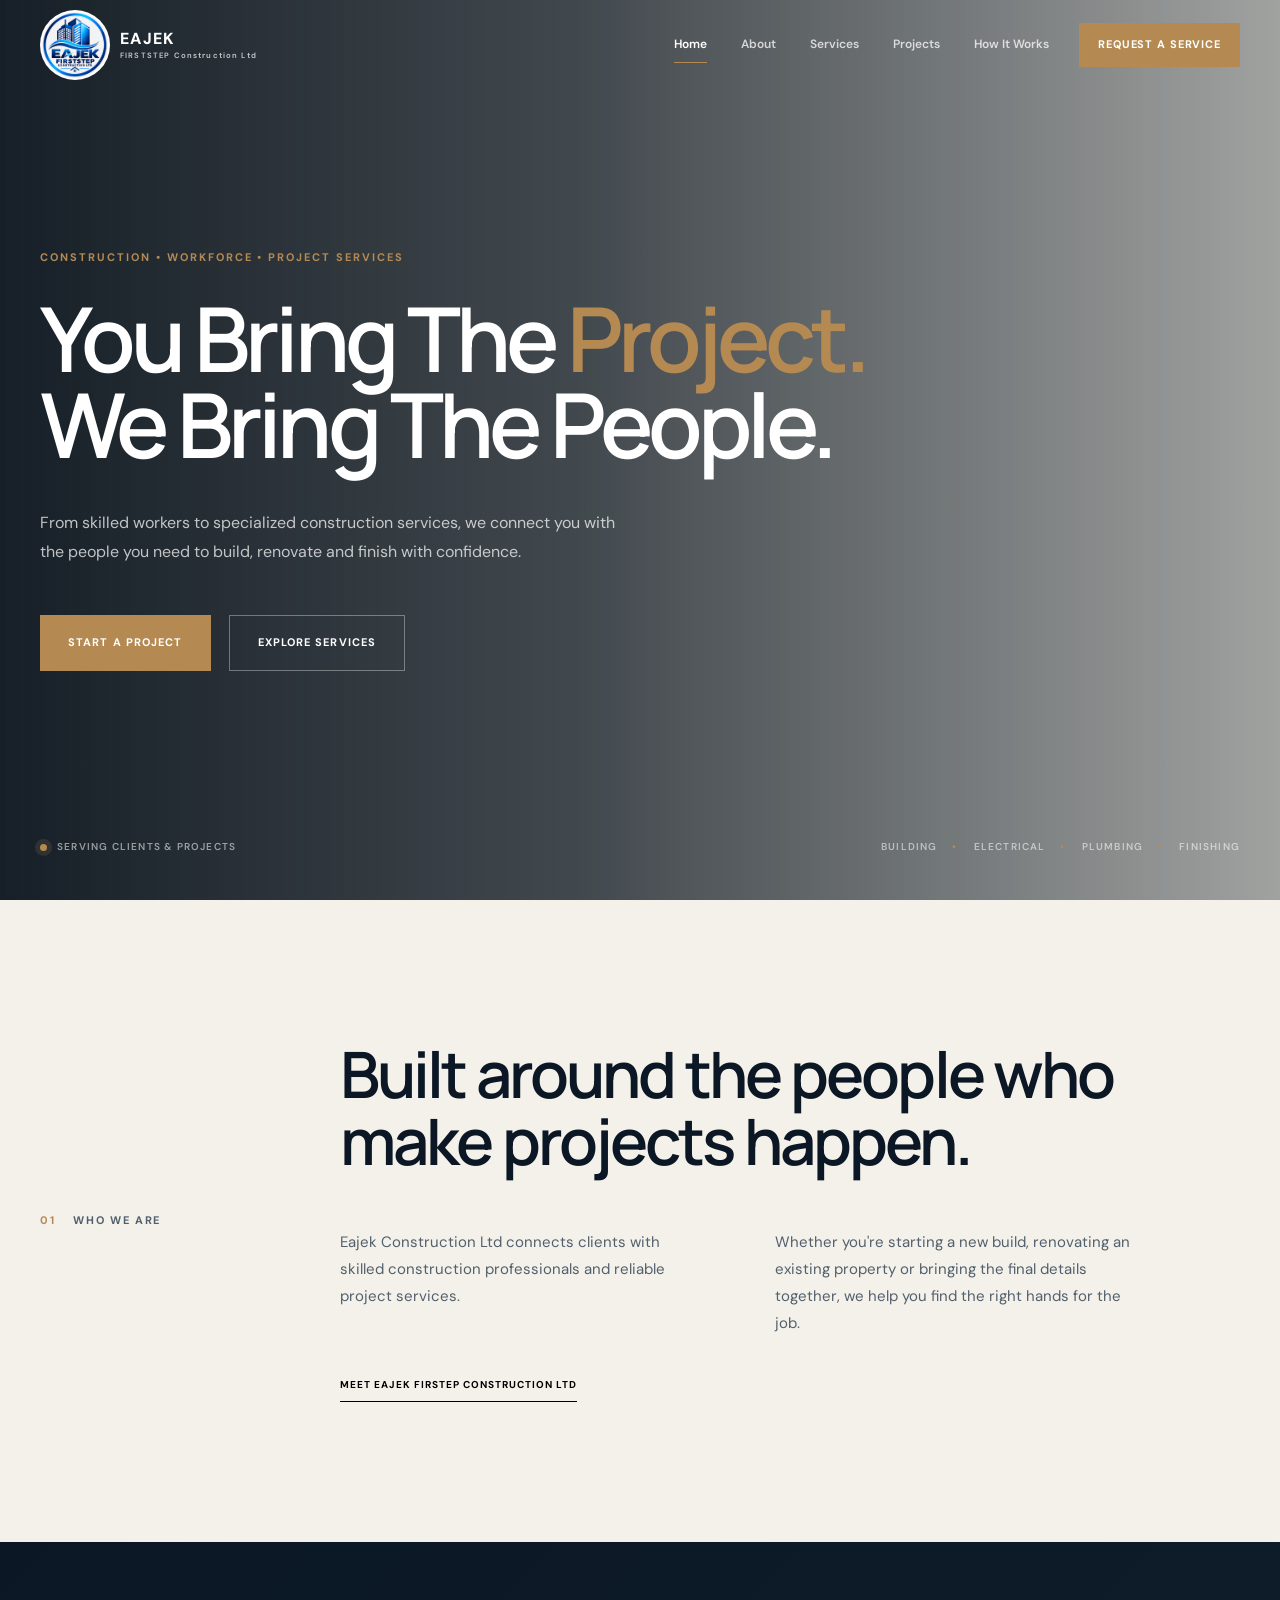
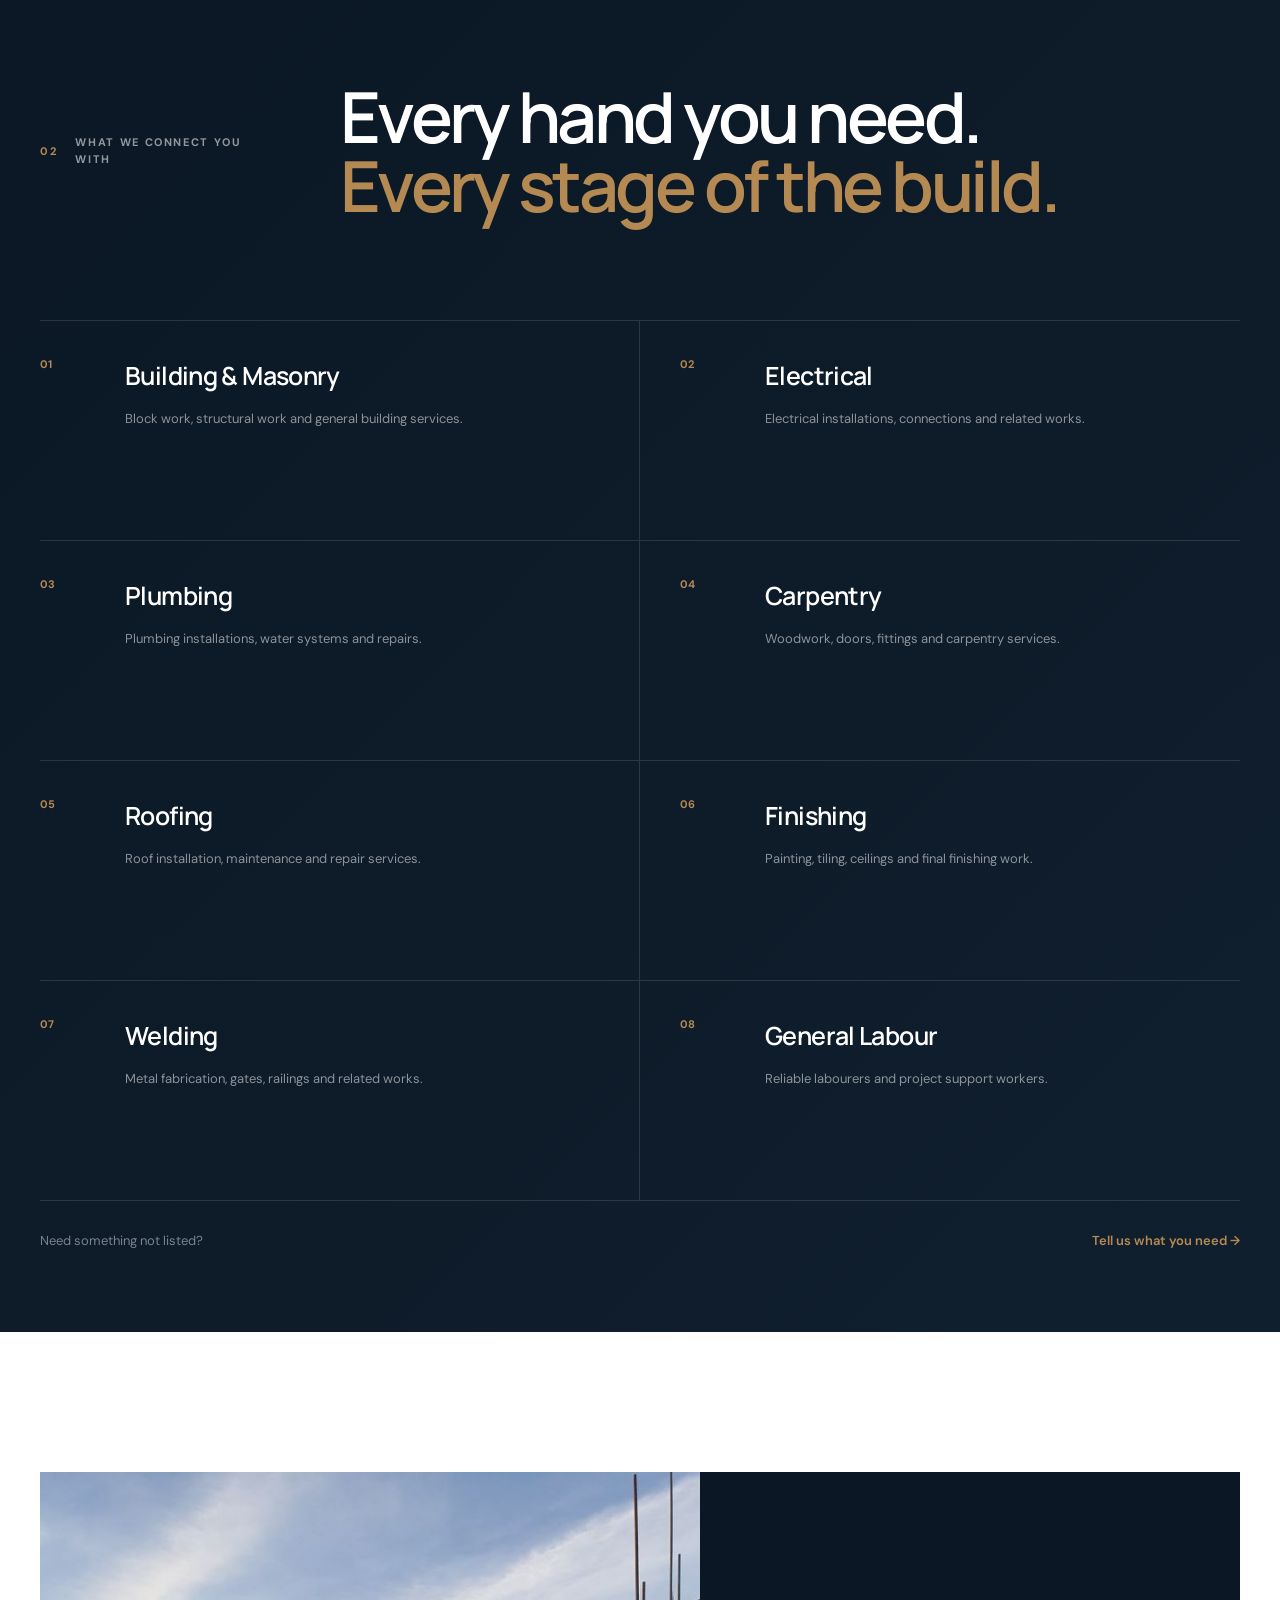
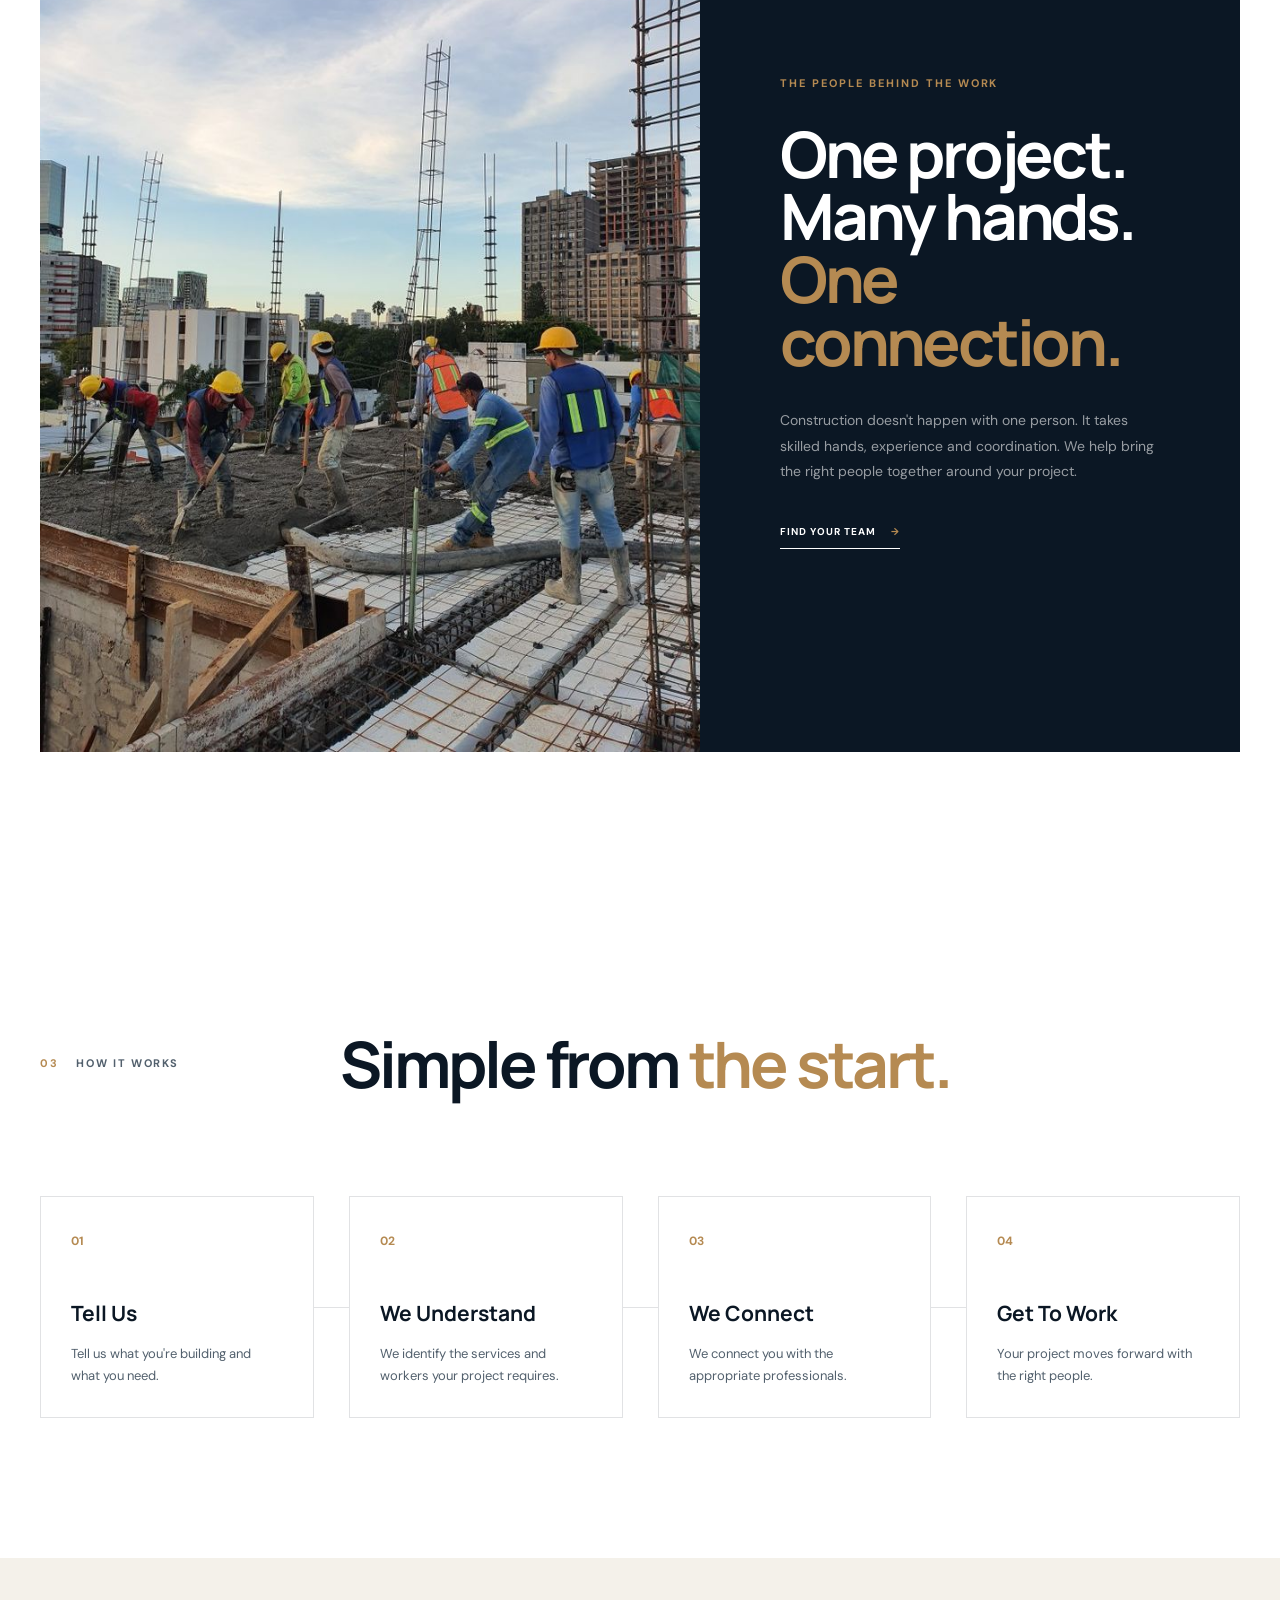
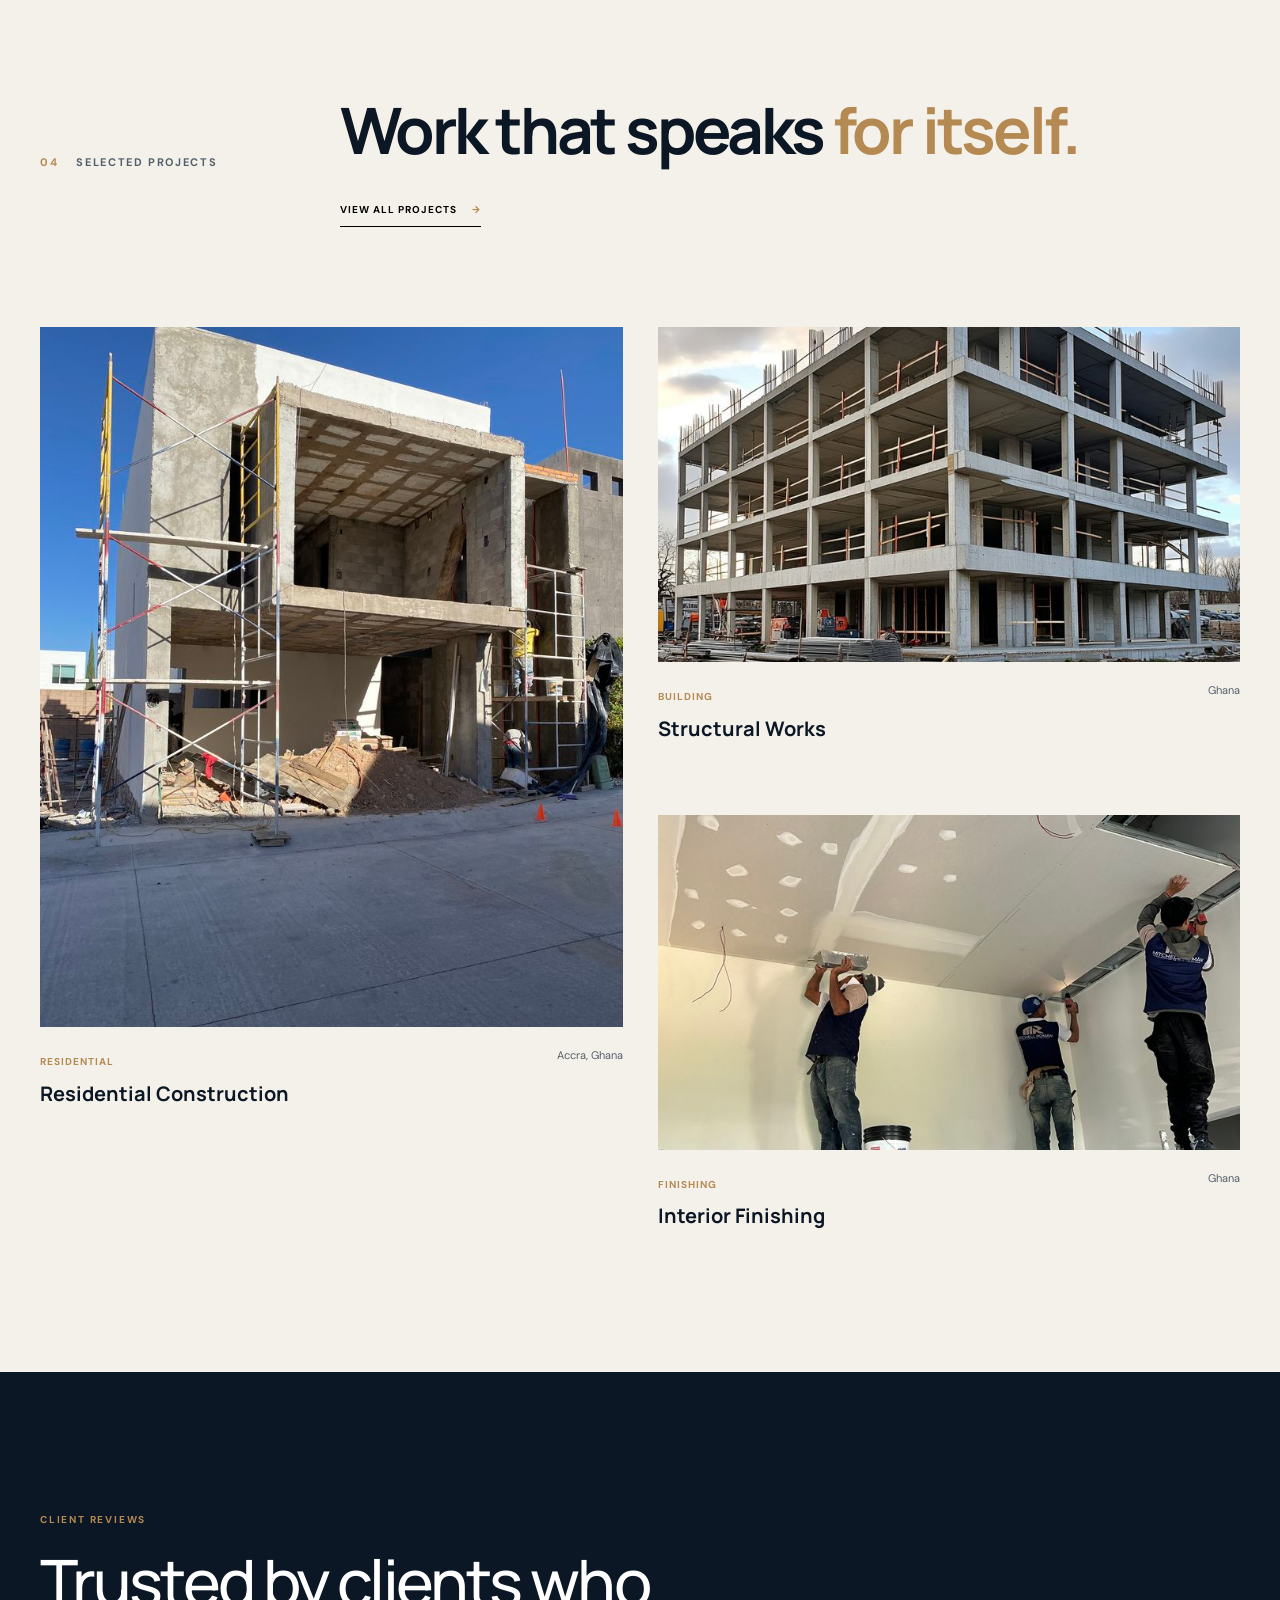
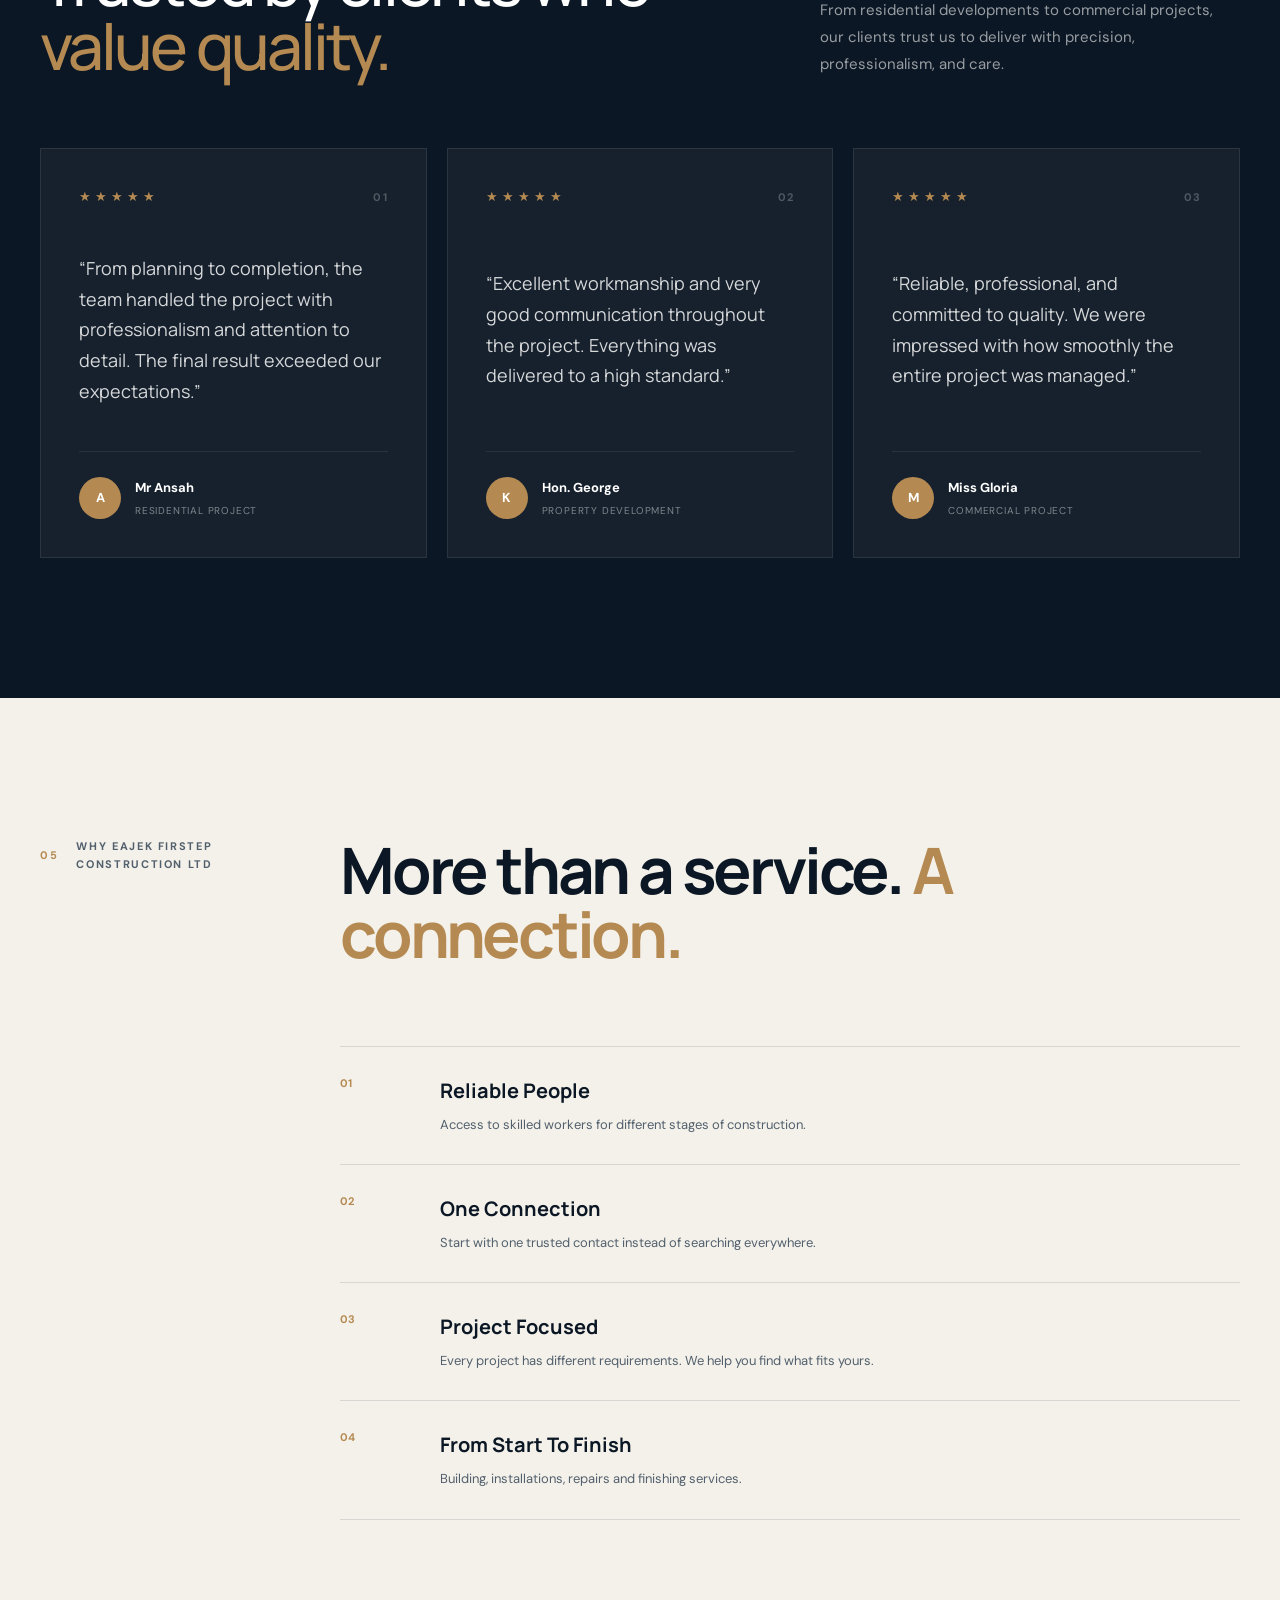
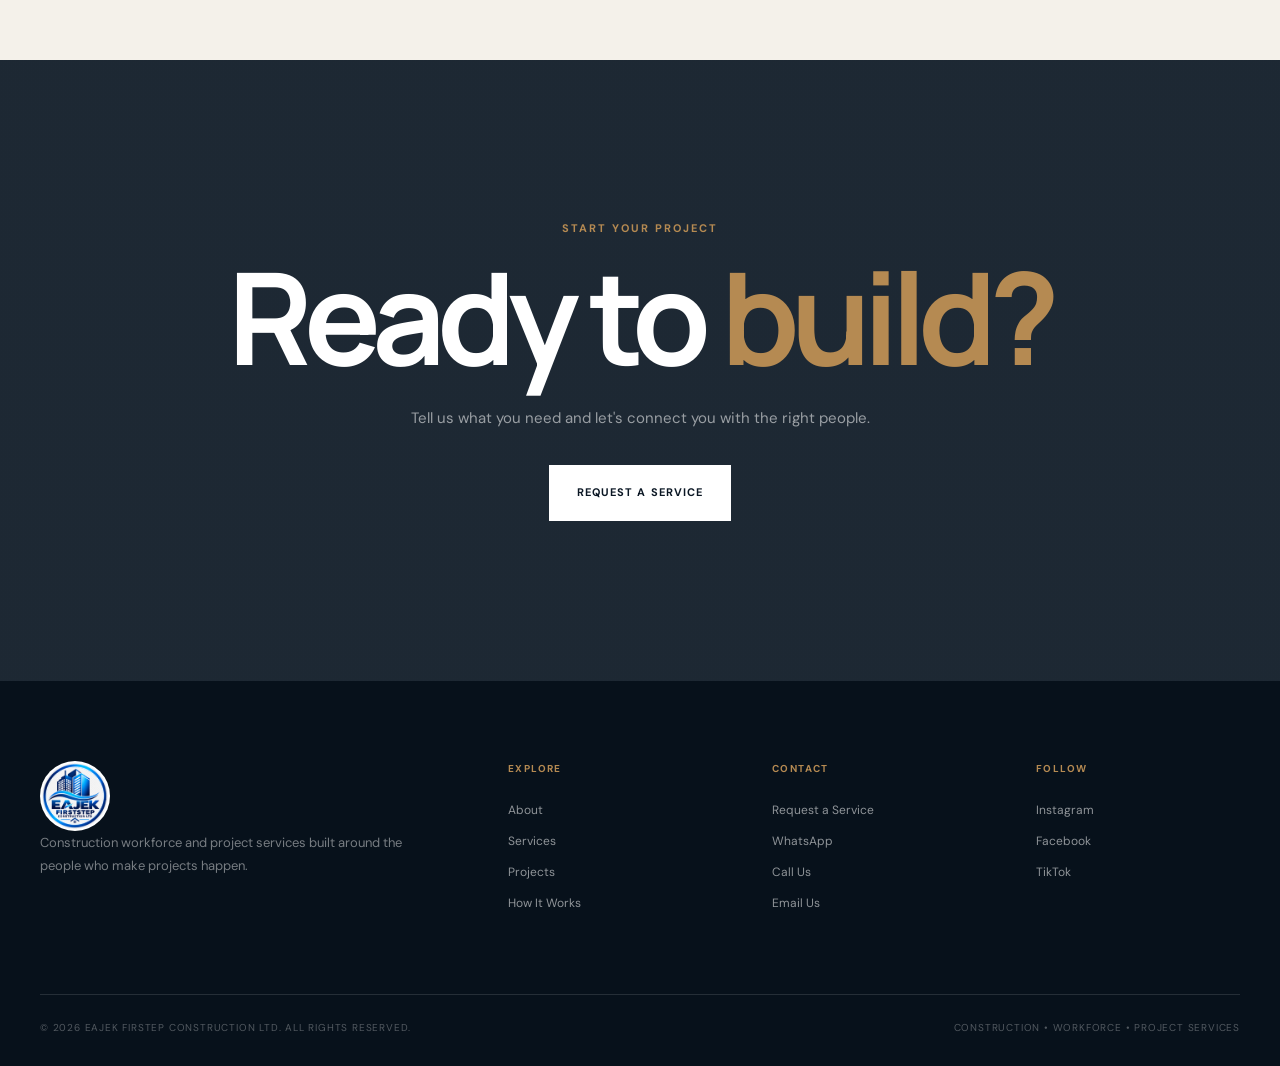
==== commit d4f8bea3: "COMMIT INITIAL COMMIT" ====
--- a/index.html
+++ b/index.html
@@ -13,7 +13,7 @@
         content="Mr Mensah connects clients with skilled construction professionals and project services."
     >
 
-    <title>Mr Mensah | Construction & Project Services</title>
+    <title>Eajek Firststep Construction Ltd</title>
 
     <!-- Google Fonts -->
     <link rel="preconnect" href="https://fonts.googleapis.com">
@@ -38,10 +38,18 @@
 
         <div class="container header-container">
 
-            <a href="index.html" class="logo">
-                <span class="logo-main">MR</span>
-                <span class="logo-name">MENSAH</span>
-            </a>
+<a href="index.html" class="logo">
+    <img src="img/eajek construction logo.PNG" alt="Eajek Properties Ltd Logo">
+
+       <span class="brand-text">
+                    <strong>EAJEK</strong>
+                    <small>FIRSTSTEP Construction Ltd</small>
+                </span>
+
+            
+
+</a>
+
 
 
             <nav class="desktop-nav" id="desktopNav">
@@ -74,7 +82,6 @@
                 class="header-cta"
             >
                 Request a Service
-                <span>↗</span>
             </a>
 
 
@@ -122,7 +129,6 @@
                     class="mobile-nav-cta"
                 >
                     Request a Service
-                    <span>↗</span>
                 </a>
 
             </div>
@@ -176,7 +182,6 @@
                             class="btn btn-primary"
                         >
                             Start A Project
-                            <span>↗</span>
                         </a>
 
                         <a
@@ -250,7 +255,7 @@
                         <div class="intro-bottom">
 
                             <p>
-                                Mr Mensah connects clients with skilled
+                                Eajek Construction Ltd connects clients with skilled
                                 construction professionals and reliable
                                 project services.
                             </p>
@@ -269,8 +274,8 @@
                             href="about.html"
                             class="text-link"
                         >
-                            Meet Mr Mensah
-                            <span>→</span>
+                            Meet Eajek Firstep Construction Ltd
+                            
                         </a>
 
                     </div>
@@ -339,10 +344,7 @@
 
                         </div>
 
-                        <span class="service-arrow">
-                            ↗
-                        </span>
-
+                       
                     </a>
 
 
@@ -368,9 +370,7 @@
 
                         </div>
 
-                        <span class="service-arrow">
-                            ↗
-                        </span>
+                       
 
                     </a>
 
@@ -397,9 +397,7 @@
 
                         </div>
 
-                        <span class="service-arrow">
-                            ↗
-                        </span>
+                      
 
                     </a>
 
@@ -426,9 +424,7 @@
 
                         </div>
 
-                        <span class="service-arrow">
-                            ↗
-                        </span>
+                       
 
                     </a>
 
@@ -455,9 +451,7 @@
 
                         </div>
 
-                        <span class="service-arrow">
-                            ↗
-                        </span>
+                       
 
                     </a>
 
@@ -484,9 +478,7 @@
 
                         </div>
 
-                        <span class="service-arrow">
-                            ↗
-                        </span>
+                        
 
                     </a>
 
@@ -513,9 +505,7 @@
 
                         </div>
 
-                        <span class="service-arrow">
-                            ↗
-                        </span>
+                        
 
                     </a>
 
@@ -542,9 +532,7 @@
 
                         </div>
 
-                        <span class="service-arrow">
-                            ↗
-                        </span>
+                      
 
                     </a>
 
@@ -811,7 +799,7 @@
                                 >
 
                                 <span class="project-view">
-                                    View Project ↗
+                                    View Project 
                                 </span>
 
                             </div>
@@ -854,7 +842,7 @@
                                 >
 
                                 <span class="project-view">
-                                    View Project ↗
+                                    View Project 
                                 </span>
 
                             </div>
@@ -897,7 +885,7 @@
                                 >
 
                                 <span class="project-view">
-                                    View Project ↗
+                                    View Project 
                                 </span>
 
                             </div>
@@ -1000,7 +988,7 @@
 
                     <div>
                         <h4>
-                            Client Name
+                            Mr Ansah 
                         </h4>
 
                         <p>
@@ -1045,7 +1033,7 @@
 
                     <div>
                         <h4>
-                            Client Name
+                            Hon. George
                         </h4>
 
                         <p>
@@ -1089,7 +1077,7 @@
 
                     <div>
                         <h4>
-                            Client Name
+                           Miss Gloria
                         </h4>
 
                         <p>
@@ -1109,7 +1097,7 @@
 </section>
 
         <!-- =====================================================
-             WHY MR MENSAH
+             WHY 
         ====================================================== -->
 
         <section class="why-us section-cream">
@@ -1125,7 +1113,7 @@
                         </span>
 
                         <span>
-                            Why Mr Mensah
+                            Why Eajek Firstep Construction Ltd 
                         </span>
 
                     </div>
@@ -1275,7 +1263,6 @@
                         class="btn btn-light"
                     >
                         Request A Service
-                        <span>↗</span>
                     </a>
 
                 </div>
@@ -1301,19 +1288,11 @@
 
                 <div class="footer-brand">
 
-                    <a
-                        href="index.html"
-                        class="logo footer-logo"
-                    >
-                        <span class="logo-main">
-                            MR
-                        </span>
-
-                        <span class="logo-name">
-                            MENSAH
-                        </span>
-                    </a>
-
+                
+        <a href="index.html" class="logo">
+        <img src="img/eajek construction logo.PNG" alt="Eajek construction">
+    
+        </a>
 
                     <p>
                         Construction workforce and project
@@ -1380,7 +1359,7 @@
                         Follow
                     </h4>
 
-                    <a href="#">
+                    <a href="https://www.instagram.com/eajekpropertiesltd/">
                         Instagram
                     </a>
 
@@ -1388,7 +1367,7 @@
                         Facebook
                     </a>
 
-                    <a href="#">
+                    <a href="https://www.tiktok.com/@eajekpropertiesltd">
                         TikTok
                     </a>
 
@@ -1400,7 +1379,7 @@
             <div class="footer-bottom">
 
                 <p>
-                    © 2026 Mr Mensah. All Rights Reserved.
+                    © 2026 Eajek Firstep Construction Ltd. All Rights Reserved.
                 </p>
 
                 <p>
--- a/style.css
+++ b/style.css
@@ -261,6 +261,31 @@
     font-size: 15px;
     font-weight: 800;
     letter-spacing: 0.18em;
+}
+
+
+.brand-text {
+    display: flex;
+    flex-direction: column;
+    line-height: 1;
+}
+
+
+.brand-text strong {
+    font-size: 1rem;
+    font-weight: 800;
+    letter-spacing: 0.08em;
+}
+
+
+.brand-text small {
+    margin-top: 5px;
+
+    font-size: 0.48rem;
+    font-weight: 600;
+    letter-spacing: 0.15em;
+
+    opacity: 0.75;
 }
 
 
@@ -5308,4 +5333,625 @@
 
     }
 
-}+}
+
+
+
+
+/* =========================================================
+   PROJECT GALLERY / LIGHTBOX
+========================================================= */
+
+.project-gallery-modal {
+    position: fixed;
+    inset: 0;
+    z-index: 9999;
+
+    display: flex;
+    align-items: center;
+    justify-content: center;
+
+    padding: 30px;
+
+    opacity: 0;
+    visibility: hidden;
+
+    transition:
+        opacity 0.35s ease,
+        visibility 0.35s ease;
+}
+
+.project-gallery-modal.active {
+    opacity: 1;
+    visibility: visible;
+}
+
+
+/* =========================================================
+   BACKDROP
+========================================================= */
+
+.project-gallery-backdrop {
+    position: absolute;
+    inset: 0;
+
+    background: rgba(5, 12, 20, 0.94);
+
+    backdrop-filter: blur(8px);
+}
+
+
+/* =========================================================
+   GALLERY CONTAINER
+========================================================= */
+
+.project-gallery-container {
+    position: relative;
+    z-index: 2;
+
+    width: min(1100px, 100%);
+
+    max-height: 92vh;
+
+    display: flex;
+    flex-direction: column;
+
+    background: var(--navy-soft);
+
+    border: 1px solid rgba(255, 255, 255, 0.1);
+
+    box-shadow:
+        0 30px 80px rgba(0, 0, 0, 0.4);
+
+    transform: translateY(20px) scale(0.98);
+
+    transition:
+        transform 0.35s ease;
+}
+
+.project-gallery-modal.active
+.project-gallery-container {
+    transform: translateY(0) scale(1);
+}
+
+
+/* =========================================================
+   CLOSE BUTTON
+========================================================= */
+
+.project-gallery-close {
+    position: absolute;
+
+    top: 18px;
+    right: 18px;
+
+    z-index: 5;
+
+    width: 44px;
+    height: 44px;
+
+    border: 1px solid rgba(255, 255, 255, 0.2);
+
+    background: rgba(11, 23, 36, 0.75);
+
+    color: var(--white);
+
+    font-size: 28px;
+    font-weight: 300;
+
+    line-height: 1;
+
+    cursor: pointer;
+
+    display: flex;
+    align-items: center;
+    justify-content: center;
+
+    transition:
+        background 0.3s ease,
+        border-color 0.3s ease,
+        color 0.3s ease;
+}
+
+.project-gallery-close:hover {
+    background: var(--bronze);
+    border-color: var(--bronze);
+    color: var(--white);
+}
+
+
+/* =========================================================
+   MAIN IMAGE AREA
+========================================================= */
+
+.project-gallery-image-wrap {
+    position: relative;
+
+    width: 100%;
+
+    height: min(62vh, 650px);
+
+    display: flex;
+    align-items: center;
+    justify-content: center;
+
+    background: #07111c;
+
+    overflow: hidden;
+}
+
+
+/* =========================================================
+   MAIN IMAGE
+========================================================= */
+
+.project-gallery-image-wrap > img {
+    width: 100%;
+    height: 100%;
+
+    object-fit: contain;
+
+    display: block;
+}
+
+
+/* =========================================================
+   ARROWS
+========================================================= */
+
+.project-gallery-arrow {
+    position: absolute;
+
+    top: 50%;
+
+    z-index: 4;
+
+    transform: translateY(-50%);
+
+    width: 52px;
+    height: 52px;
+
+    border: 1px solid rgba(255, 255, 255, 0.2);
+
+    background: rgba(11, 23, 36, 0.8);
+
+    color: var(--white);
+
+    font-size: 34px;
+    font-weight: 300;
+
+    cursor: pointer;
+
+    display: flex;
+    align-items: center;
+    justify-content: center;
+
+    transition:
+        background 0.3s ease,
+        border-color 0.3s ease,
+        transform 0.3s ease;
+}
+
+.project-gallery-arrow:hover {
+    background: var(--bronze);
+    border-color: var(--bronze);
+
+    transform:
+        translateY(-50%)
+        scale(1.05);
+}
+
+
+.project-gallery-prev {
+    left: 20px;
+}
+
+
+.project-gallery-next {
+    right: 20px;
+}
+
+
+/* =========================================================
+   PROJECT INFO
+========================================================= */
+
+.project-gallery-info {
+    padding: 25px 30px 20px;
+
+    display: flex;
+    align-items: flex-end;
+    justify-content: space-between;
+
+    gap: 25px;
+
+    color: var(--white);
+}
+
+
+.project-gallery-number {
+    display: block;
+
+    margin-bottom: 6px;
+
+    color: var(--bronze);
+
+    font-size: 12px;
+    font-weight: 700;
+
+    letter-spacing: 0.12em;
+}
+
+
+.project-gallery-info h3 {
+    margin: 0;
+
+    font-family: "Manrope", sans-serif;
+
+    font-size: 25px;
+    font-weight: 700;
+
+    color: var(--white);
+}
+
+
+.project-gallery-meta {
+    display: flex;
+    align-items: center;
+
+    gap: 8px;
+
+    color: var(--slate-light);
+
+    font-size: 13px;
+}
+
+
+/* =========================================================
+   THUMBNAILS
+========================================================= */
+
+.project-gallery-thumbnails {
+    display: flex;
+
+    gap: 10px;
+
+    padding: 0 30px 25px;
+
+    overflow-x: auto;
+
+    scrollbar-width: thin;
+}
+
+
+.project-gallery-thumbnail {
+    flex: 0 0 82px;
+
+    width: 82px;
+    height: 62px;
+
+    padding: 0;
+
+    border: 1px solid rgba(255, 255, 255, 0.15);
+
+    background: transparent;
+
+    cursor: pointer;
+
+    overflow: hidden;
+
+    opacity: 0.55;
+
+    transition:
+        opacity 0.3s ease,
+        border-color 0.3s ease,
+        transform 0.3s ease;
+}
+
+
+.project-gallery-thumbnail:hover {
+    opacity: 0.85;
+
+    transform: translateY(-2px);
+}
+
+
+.project-gallery-thumbnail.active {
+    opacity: 1;
+
+    border-color: var(--bronze);
+}
+
+
+.project-gallery-thumbnail img {
+    width: 100%;
+    height: 100%;
+
+    object-fit: cover;
+
+    display: block;
+}
+
+
+/* =========================================================
+   PREVENT BACKGROUND SCROLL
+========================================================= */
+
+body.gallery-open {
+    overflow: hidden;
+}
+
+
+/* =========================================================
+   PROJECT CARD INTERACTION
+========================================================= */
+
+.project-card {
+    cursor: pointer;
+}
+
+
+.project-card:focus {
+    outline: 2px solid var(--bronze);
+    outline-offset: 4px;
+}
+
+
+/* =========================================================
+   GALLERY DESCRIPTION
+========================================================= */
+
+.projects-gallery-description {
+    max-width: 650px;
+
+    margin-top: 20px;
+
+    color: var(--slate);
+
+    font-size: 15px;
+
+    line-height: 1.8;
+}
+
+
+/* =========================================================
+   FILTER GROUPS
+========================================================= */
+
+.project-filter-group {
+    margin-top: 40px;
+}
+
+
+.project-filter-heading {
+    display: flex;
+    align-items: center;
+
+    gap: 12px;
+
+    margin-bottom: 15px;
+}
+
+
+.project-filter-heading span {
+    color: var(--bronze);
+
+    font-size: 11px;
+    font-weight: 700;
+
+    letter-spacing: 0.12em;
+}
+
+
+.project-filter-heading strong {
+    color: var(--navy);
+
+    font-size: 13px;
+    font-weight: 700;
+
+    text-transform: uppercase;
+
+    letter-spacing: 0.08em;
+}
+
+
+.project-filter-group .project-filters {
+    margin-top: 0;
+    margin-bottom: 0;
+}
+
+
+/* =========================================================
+   PROJECT CAPABILITY
+========================================================= */
+
+.projects-capability {
+    display: flex;
+    align-items: flex-start;
+
+    gap: 18px;
+
+    max-width: 760px;
+
+    margin-top: 50px;
+    margin-bottom: 50px;
+}
+
+
+.projects-capability-line {
+    flex: 0 0 3px;
+
+    width: 3px;
+    min-height: 55px;
+
+    background: var(--bronze);
+}
+
+
+.projects-capability p {
+    margin: 0;
+
+    color: var(--slate);
+
+    font-size: 14px;
+
+    line-height: 1.8;
+}
+
+
+.projects-capability strong {
+    color: var(--navy);
+}
+
+
+/* =========================================================
+   MOBILE
+========================================================= */
+
+@media (max-width: 768px) {
+
+    .project-gallery-modal {
+        padding: 15px;
+    }
+
+
+    .project-gallery-container {
+        max-height: 94vh;
+    }
+
+
+    .project-gallery-image-wrap {
+        height: 52vh;
+    }
+
+
+    .project-gallery-close {
+        top: 12px;
+        right: 12px;
+
+        width: 40px;
+        height: 40px;
+
+        font-size: 24px;
+    }
+
+
+    .project-gallery-arrow {
+        width: 42px;
+        height: 42px;
+
+        font-size: 28px;
+    }
+
+
+    .project-gallery-prev {
+        left: 10px;
+    }
+
+
+    .project-gallery-next {
+        right: 10px;
+    }
+
+
+    .project-gallery-info {
+        padding: 20px;
+
+        display: block;
+    }
+
+
+    .project-gallery-info h3 {
+        font-size: 20px;
+    }
+
+
+    .project-gallery-meta {
+        margin-top: 8px;
+    }
+
+
+    .project-gallery-thumbnails {
+        padding: 0 20px 20px;
+    }
+
+
+    .project-gallery-thumbnail {
+        flex-basis: 70px;
+
+        width: 70px;
+        height: 54px;
+    }
+
+
+    .projects-capability {
+        margin-top: 35px;
+        margin-bottom: 35px;
+    }
+
+}
+
+
+/* =========================================================
+   SMALL MOBILE
+========================================================= */
+
+@media (max-width: 480px) {
+
+    .project-gallery-modal {
+        padding: 8px;
+    }
+
+
+    .project-gallery-image-wrap {
+        height: 45vh;
+    }
+
+
+    .project-gallery-info {
+        padding: 16px;
+    }
+
+
+    .project-gallery-info h3 {
+        font-size: 18px;
+    }
+
+
+    .project-gallery-arrow {
+        width: 38px;
+        height: 38px;
+
+        font-size: 25px;
+    }
+
+
+    .project-gallery-thumbnails {
+        padding: 0 16px 16px;
+    }
+
+
+    .project-gallery-thumbnail {
+        flex-basis: 62px;
+
+        width: 62px;
+        height: 48px;
+    }
+
+}
+
+a.logo img {
+  height: 70px;
+  width: 70px;
+  border-radius: 50%;
+  background: #ffffff;
+  padding: 2px;
+  object-fit: contain;
+}
+
+
+
+
+
+
+.text-link{color: black;}
